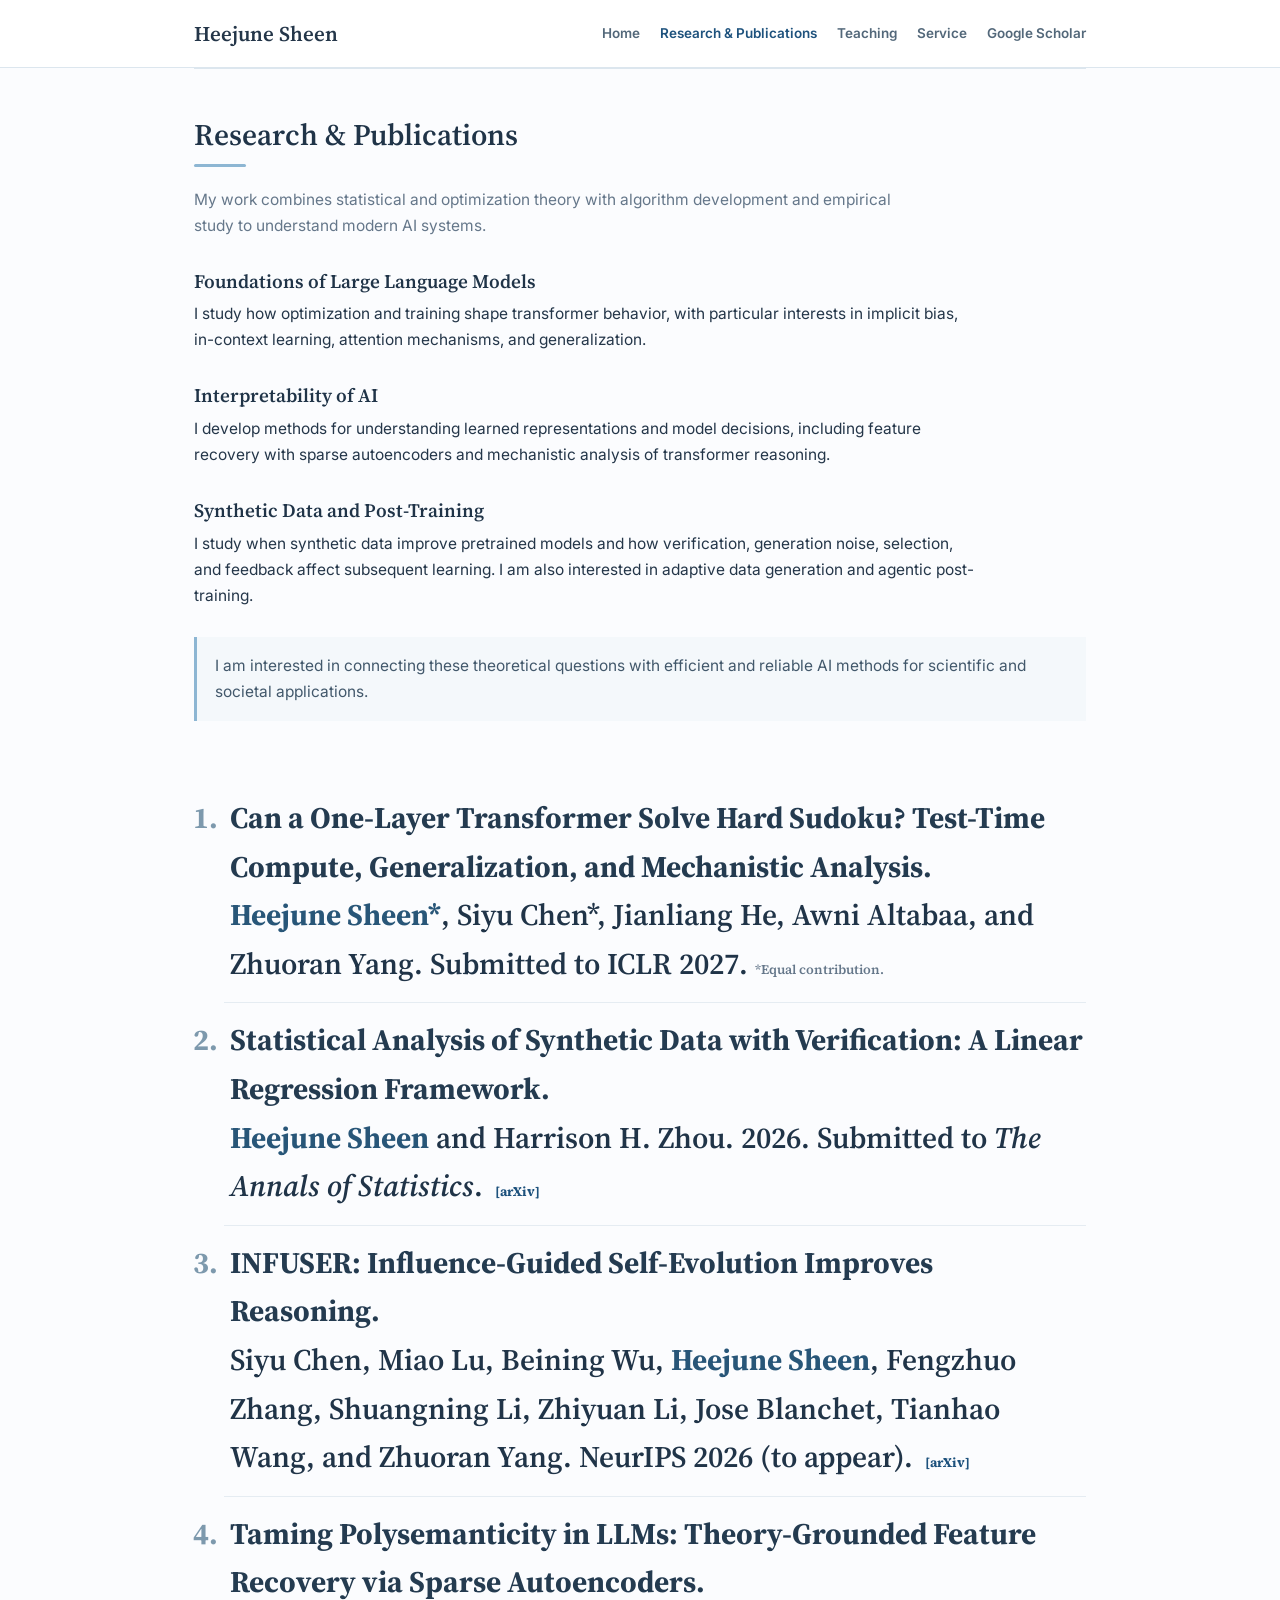
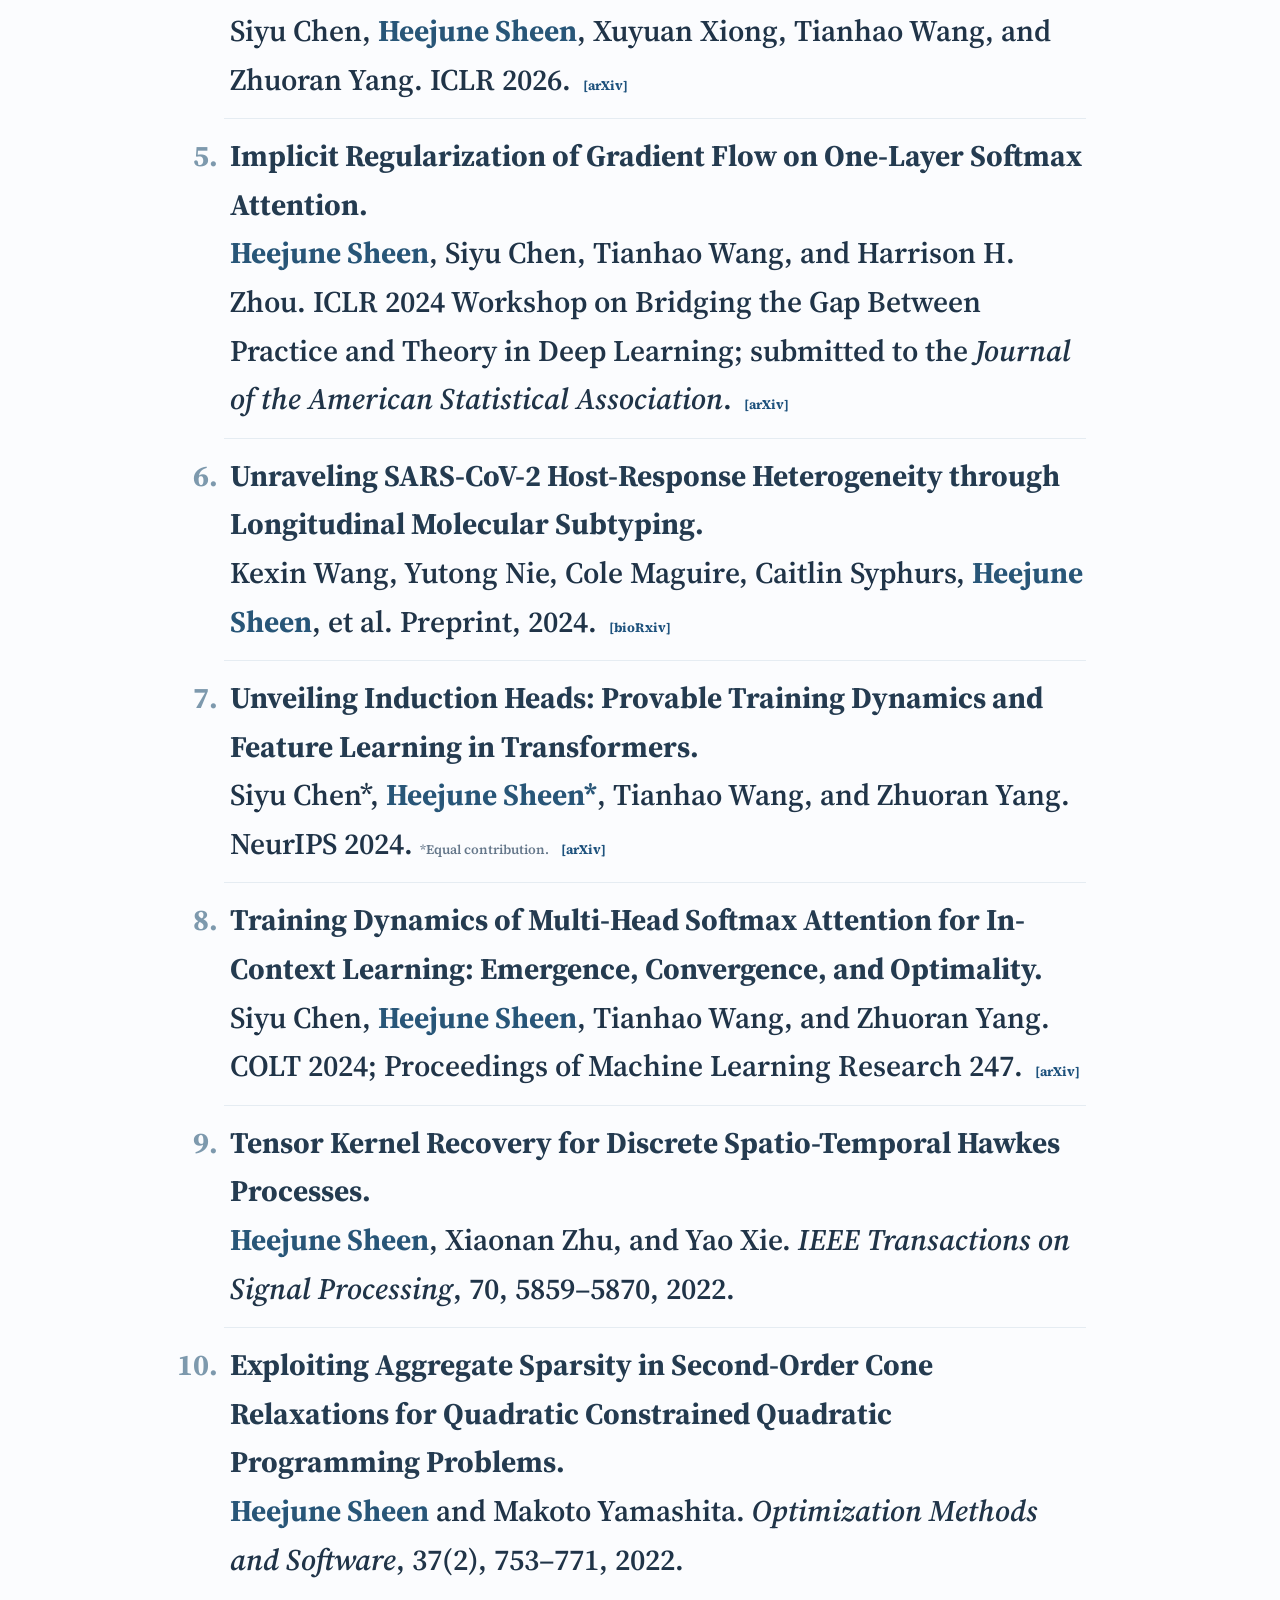
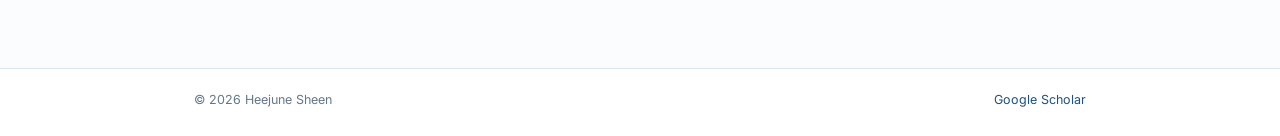
==== research.html @ e0980b7f "Update research.html" ====
<!DOCTYPE html>
<html lang="en"><head><meta charset="utf-8"/><meta content="width=device-width,initial-scale=1" name="viewport"/><title>Research &amp; Publications | Heejune Sheen</title><link href="https://fonts.googleapis.com" rel="preconnect"/><link crossorigin="" href="https://fonts.gstatic.com" rel="preconnect"/><link href="https://fonts.googleapis.com/css2?family=Inter:wght@400;500;600;700&amp;family=Source+Serif+4:opsz,wght@8..60,500;8..60,600&amp;display=swap" rel="stylesheet"/><link href="styles.css" rel="stylesheet"/></head><body>
<header class="site-header"><div class="nav-wrap"><a class="brand" href="index.html">Heejune Sheen</a><nav><a href="index.html">Home</a><a class="active" href="research.html">Research &amp; Publications</a><a href="teaching.html">Teaching</a><a href="service.html">Service</a><a href="https://scholar.google.com/citations?user=pBkGEyMAAAAJ&amp;hl=en&amp;oi=ao" rel="noopener" target="_blank">Google Scholar</a></nav></div></header>
<main class="page-shell"><section class="page-content"><div class="page-header"><h2>Research &amp; Publications</h2><div class="rule"></div><p>My work combines statistical and optimization theory with algorithm development and empirical study to understand modern AI systems.</p></div>
<div class="research-section"><h3>Foundations of Large Language Models</h3><p>I study how optimization and training shape transformer behavior, with particular interests in implicit bias, in-context learning, attention mechanisms, and generalization.</p></div>
<div class="research-section"><h3>Interpretability of AI</h3><p>I develop methods for understanding learned representations and model decisions, including feature recovery with sparse autoencoders and mechanistic analysis of transformer reasoning.</p></div>
<div class="research-section"><h3>Synthetic Data and Post-Training</h3><p>I study when synthetic data improve pretrained models and how verification, generation noise, selection, and feedback affect subsequent learning. I am also interested in adaptive data generation and agentic post-training.</p></div>
<div class="callout">I am interested in connecting these theoretical questions with efficient and reliable AI methods for scientific and societal applications.</div>
<h2 style="margin-top: 60px;>Publications</h2><div class="rule"></div><ol class="pub-list">
<li><p><strong>Can a One-Layer Transformer Solve Hard Sudoku? Test-Time Compute, Generalization, and Mechanistic Analysis.</strong><br/><span class="self">Heejune Sheen*</span>, Siyu Chen*, Jianliang He, Awni Altabaa, and Zhuoran Yang. Submitted to ICLR 2027. <span class="note">*Equal contribution.</span></p></li>
<li><p><strong>Statistical Analysis of Synthetic Data with Verification: A Linear Regression Framework.</strong><br/><span class="self">Heejune Sheen</span> and Harrison H. Zhou. 2026. Submitted to <em>The Annals of Statistics</em>. <a href="https://arxiv.org/abs/2610.40254" rel="noopener" target="_blank">[arXiv]</a></p></li>
<li><p><strong>INFUSER: Influence-Guided Self-Evolution Improves Reasoning.</strong><br/>Siyu Chen, Miao Lu, Beining Wu, <span class="self">Heejune Sheen</span>, Fengzhuo Zhang, Shuangning Li, Zhiyuan Li, Jose Blanchet, Tianhao Wang, and Zhuoran Yang. NeurIPS 2026 (to appear). <a href="https://arxiv.org/abs/2606.09052" rel="noopener" target="_blank">[arXiv]</a></p></li>
<li><p><strong>Taming Polysemanticity in LLMs: Theory-Grounded Feature Recovery via Sparse Autoencoders.</strong><br/>Siyu Chen, <span class="self">Heejune Sheen</span>, Xuyuan Xiong, Tianhao Wang, and Zhuoran Yang. ICLR 2026. <a href="https://arxiv.org/abs/2506.14002" rel="noopener" target="_blank">[arXiv]</a></p></li>
<li><p><strong>Implicit Regularization of Gradient Flow on One-Layer Softmax Attention.</strong><br/><span class="self">Heejune Sheen</span>, Siyu Chen, Tianhao Wang, and Harrison H. Zhou. ICLR 2024 Workshop on Bridging the Gap Between Practice and Theory in Deep Learning; submitted to the <em>Journal of the American Statistical Association</em>. <a href="https://arxiv.org/abs/2403.08699" rel="noopener" target="_blank">[arXiv]</a></p></li>
<li><p><strong>Unraveling SARS-CoV-2 Host-Response Heterogeneity through Longitudinal Molecular Subtyping.</strong><br/>Kexin Wang, Yutong Nie, Cole Maguire, Caitlin Syphurs, <span class="self">Heejune Sheen</span>, et al. Preprint, 2024. <a href="https://doi.org/10.1101/2024.11.22.624784" rel="noopener" target="_blank">[bioRxiv]</a></p></li>
<li><p><strong>Unveiling Induction Heads: Provable Training Dynamics and Feature Learning in Transformers.</strong><br/>Siyu Chen*, <span class="self">Heejune Sheen*</span>, Tianhao Wang, and Zhuoran Yang. NeurIPS 2024. <span class="note">*Equal contribution.</span> <a href="https://arxiv.org/abs/2409.10559" rel="noopener" target="_blank">[arXiv]</a></p></li>
<li><p><strong>Training Dynamics of Multi-Head Softmax Attention for In-Context Learning: Emergence, Convergence, and Optimality.</strong><br/>Siyu Chen, <span class="self">Heejune Sheen</span>, Tianhao Wang, and Zhuoran Yang. COLT 2024; Proceedings of Machine Learning Research 247. <a href="https://arxiv.org/abs/2402.19442" rel="noopener" target="_blank">[arXiv]</a></p></li>
<li><p><strong>Tensor Kernel Recovery for Discrete Spatio-Temporal Hawkes Processes.</strong><br/><span class="self">Heejune Sheen</span>, Xiaonan Zhu, and Yao Xie. <em>IEEE Transactions on Signal Processing</em>, 70, 5859–5870, 2022.</p></li>
<li><p><strong>Exploiting Aggregate Sparsity in Second-Order Cone Relaxations for Quadratic Constrained Quadratic Programming Problems.</strong><br/><span class="self">Heejune Sheen</span> and Makoto Yamashita. <em>Optimization Methods and Software</em>, 37(2), 753–771, 2022.</p></li>
</ol></section></main><footer><div class="footer-inner"><span>© 2026 Heejune Sheen</span><a href="https://scholar.google.com/citations?user=pBkGEyMAAAAJ&amp;hl=en&amp;oi=ao" rel="noopener" target="_blank">Google Scholar</a></div></footer></body></html>
---- styles.css ----
:root {
  --bg: #fbfcfe;
  --paper: #ffffff;
  --ink: #243649;
  --muted: #65778a;
  --blue: #2b6692;
  --blue-dark: #1e527d;
  --blue-soft: #edf4f9;
  --line: #dce6ee;
  --max: 940px;
}

* { box-sizing: border-box; }
html { min-height: 100%; }
body {
  margin: 0;
  min-height: 100vh;
  display: flex;
  flex-direction: column;
  background: var(--bg);
  color: var(--ink);
  font-family: Inter, -apple-system, BlinkMacSystemFont, "Segoe UI", sans-serif;
  font-size: 15.5px;
  line-height: 1.68;
  -webkit-font-smoothing: antialiased;
}

a { color: var(--blue-dark); text-decoration: none; }
a:hover { color: var(--blue); text-decoration: underline; text-underline-offset: 3px; }

.site-header {
  background: rgba(255,255,255,.96);
  border-bottom: 1px solid var(--line);
}

.nav-wrap {
  max-width: var(--max);
  margin: 0 auto;
  padding: 16px 24px;
  display: flex;
  align-items: center;
  justify-content: space-between;
  gap: 22px;
}

.brand {
  font-family: "Source Serif 4", Georgia, serif;
  font-size: 21px;
  font-weight: 600;
  color: var(--ink);
  white-space: nowrap;
}
.brand:hover { text-decoration: none; }
nav { display: flex; flex-wrap: wrap; justify-content: flex-end; gap: 10px 20px; }
nav a { font-size: 13.5px; font-weight: 600; color: #53687a; }
nav a.active { color: var(--blue-dark); }

.page-shell { width: 100%; max-width: var(--max); margin: 0 auto; padding: 0 24px; }
main { flex: 1; }

.home-intro {
  display: grid;
  grid-template-columns: 190px 1fr;
  gap: 42px;
  padding-top: 62px;
  padding-bottom: 52px;
  align-items: start;
}

.portrait {
  display: block;
  width: 190px;
  aspect-ratio: 1/1;
  object-fit: cover;
  border-radius: 8px;
  border: 1px solid var(--line);
  background: #eef3f7;
}

.eyebrow {
  margin: 0 0 6px;
  color: var(--blue);
  font-size: 11.5px;
  font-weight: 700;
  letter-spacing: .09em;
  text-transform: uppercase;
}

h1, h2, h3 { font-family: "Source Serif 4", Georgia, serif; color: #203448; }
h1 { margin: 0; font-size: clamp(36px, 5vw, 46px); line-height: 1.08; font-weight: 600; }
h2 { margin: 0; font-size: 30px; line-height: 1.18; font-weight: 600; }
h3 { margin: 0 0 5px; font-size: 19px; line-height: 1.3; font-weight: 600; }

.role { margin: 10px 0 4px; color: #52697d; font-weight: 500; }
.advisor { margin: 2px 0 8px; color: #52697d; }
.education { margin: 2px 0 12px; color: #52697d; }
.job-market {
  display: inline-block;
  margin: 4px 0 20px;
  padding: 5px 10px;
  border: 1px solid #cfe0ec;
  border-radius: 5px;
  background: var(--blue-soft);
  color: #315e80;
  font-size: 13px;
  font-weight: 700;
}
.lead { max-width: 670px; font-size: 16.5px; color: #354c60; }
.contact-row { display: flex; flex-wrap: wrap; gap: 8px 10px; margin-top: 18px; font-size: 14px; }
.contact-row span { color: #a2afba; }
.contact-row a { font-weight: 600; }

.home-block, .page-content { border-top: 1px solid var(--line); }
.home-block { padding: 36px 0 46px; }
.home-block h2 { font-size: 24px; }
.page-content { padding: 48px 0 70px; }
.page-header { margin-bottom: 28px; }
.page-header p { max-width: 720px; margin: 10px 0 0; color: var(--muted); }
.rule { width: 52px; height: 3px; margin: 11px 0 20px; background: #8db6d3; border-radius: 3px; }

.theme-list { display: grid; grid-template-columns: repeat(3, 1fr); gap: 24px; margin-top: 22px; }
.theme { padding-top: 14px; border-top: 1px solid #e4ebf1; }
.theme p { margin: 0; color: #475d70; }

.news-list, .plain-list { list-style: none; padding: 0; margin: 0; }
.news-list li {
  display: grid;
  grid-template-columns: 95px 1fr;
  gap: 18px;
  padding: 12px 0;
  border-bottom: 1px solid #e7edf2;
}
.news-list li:last-child { border-bottom: 0; }
.date { color: var(--muted); font-size: 13px; font-weight: 700; }

.research-section { margin-top: 30px; }
.research-section:first-of-type { margin-top: 0; }
.research-section p { max-width: 780px; margin-top: 8px; }

.pub-list { margin: 0; padding-left: 30px; }
.pub-list li { padding: 13px 0 14px 6px; border-bottom: 1px solid #e5ecf2; }
.pub-list li:last-child { border-bottom: 0; }
.pub-list li::marker { color: #7d99ad; font-weight: 700; }
.pub-list p { margin: 0; line-height: 1.62; }
.pub-list strong { color: #243b50; }
.pub-list a { margin-left: 5px; font-size: 13px; font-weight: 700; }
.self { font-weight: 700; color: #285678; }
.note { color: var(--muted); font-size: 13px; }

.teaching-list, .service-list { margin: 16px 0 0; padding-left: 20px; }
.teaching-list li, .service-list li { padding: 5px 0; }

.callout {
  margin-top: 28px;
  padding: 16px 18px;
  border-left: 3px solid #8db6d3;
  background: #f4f8fb;
  color: #42586b;
}

footer { border-top: 1px solid var(--line); background: #fff; }
.footer-inner { max-width: var(--max); margin: 0 auto; padding: 20px 24px 26px; display: flex; justify-content: space-between; gap: 20px; color: var(--muted); font-size: 12.5px; }

@media (max-width: 760px) {
  .nav-wrap { flex-direction: column; align-items: flex-start; gap: 8px; }
  nav { justify-content: flex-start; gap: 8px 15px; }
  .home-intro { grid-template-columns: 1fr; gap: 26px; padding-top: 42px; }
  .portrait { width: 180px; }
  .theme-list { grid-template-columns: 1fr; gap: 12px; }
  .news-list li { grid-template-columns: 78px 1fr; gap: 12px; }
}

@media (max-width: 460px) {
  .page-shell, .nav-wrap, .footer-inner { padding-left: 18px; padding-right: 18px; }
  nav a { font-size: 13px; }
  .news-list li { display: block; }
  .date { display: block; margin-bottom: 2px; }
}
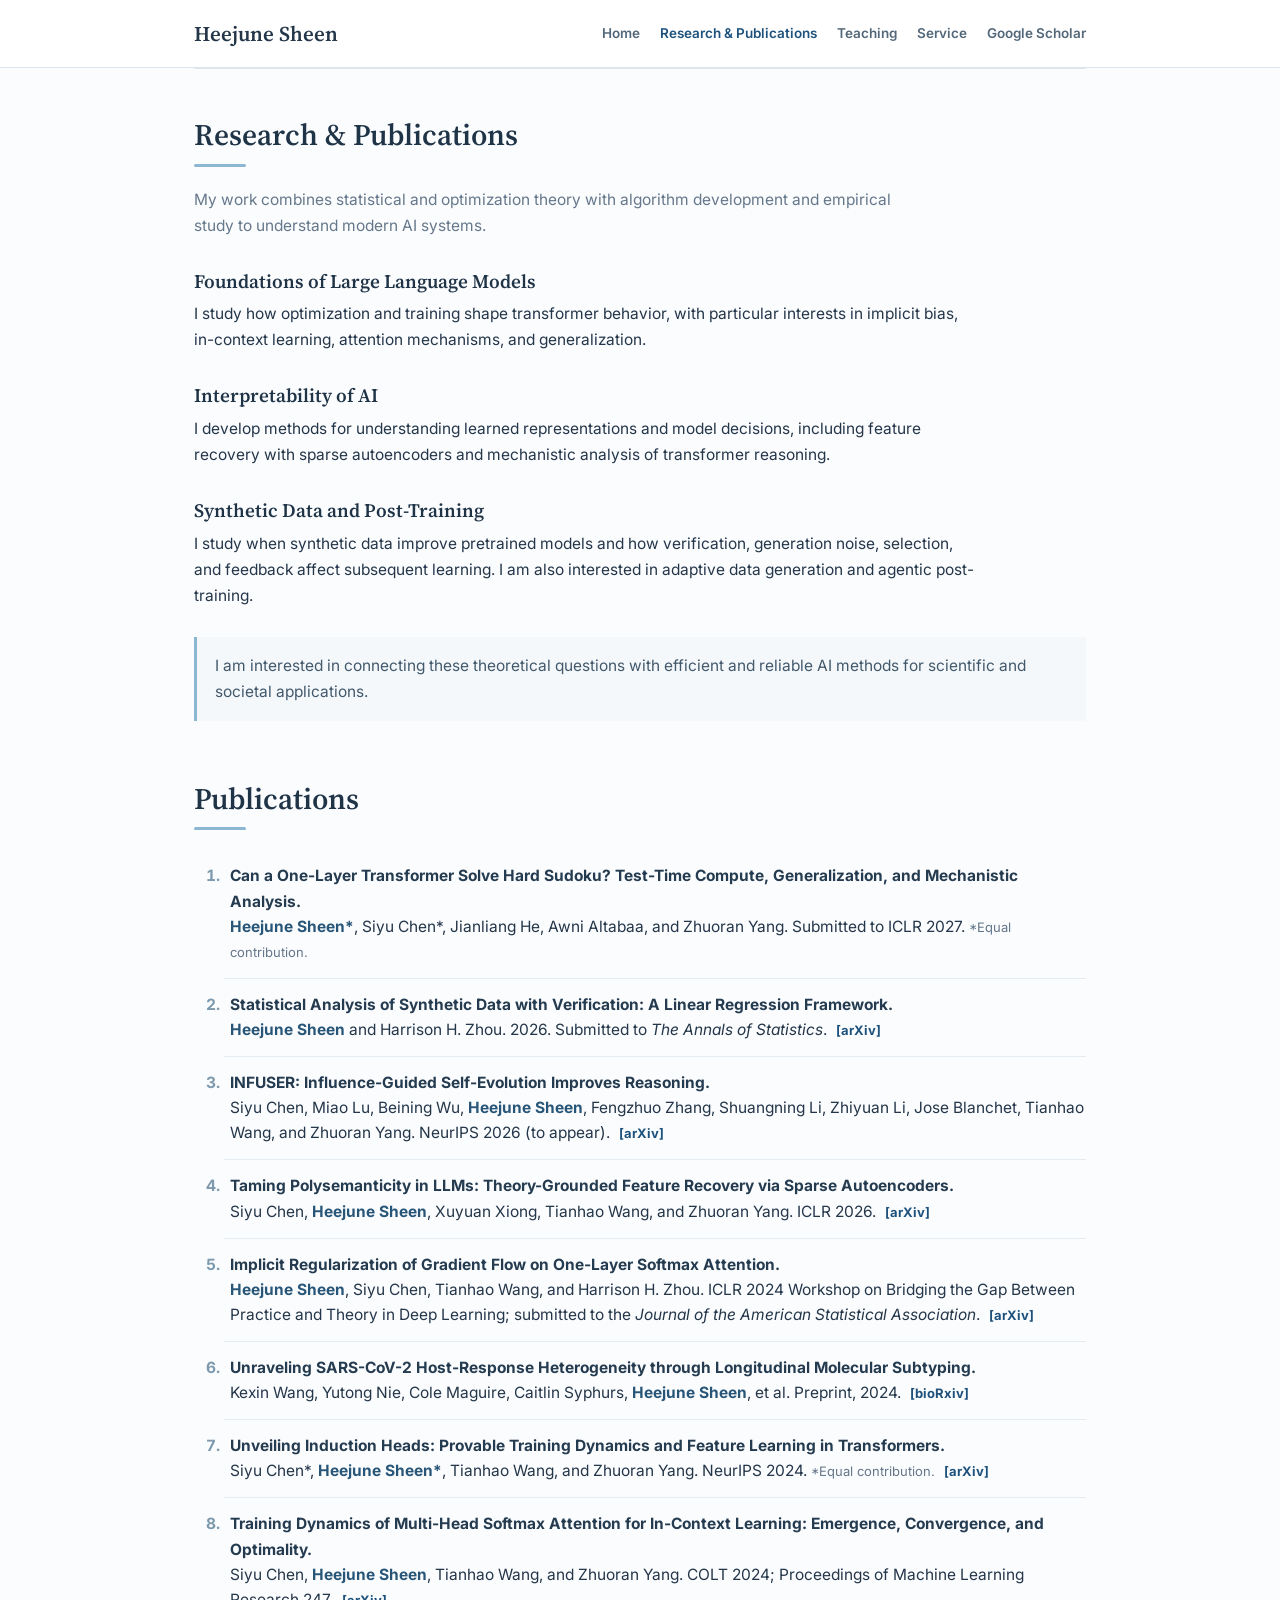
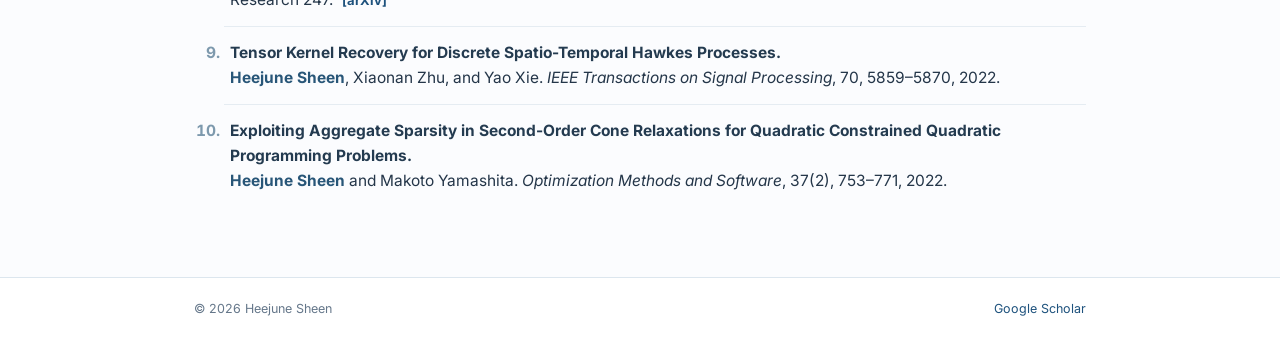
==== commit 82d0a18f: "Fix HTML formatting for publications section" ====
--- a/research.html
+++ b/research.html
@@ -6,7 +6,7 @@
 <div class="research-section"><h3>Interpretability of AI</h3><p>I develop methods for understanding learned representations and model decisions, including feature recovery with sparse autoencoders and mechanistic analysis of transformer reasoning.</p></div>
 <div class="research-section"><h3>Synthetic Data and Post-Training</h3><p>I study when synthetic data improve pretrained models and how verification, generation noise, selection, and feedback affect subsequent learning. I am also interested in adaptive data generation and agentic post-training.</p></div>
 <div class="callout">I am interested in connecting these theoretical questions with efficient and reliable AI methods for scientific and societal applications.</div>
-<h2 style="margin-top: 60px;>Publications</h2><div class="rule"></div><ol class="pub-list">
+<h2 style="margin-top: 60px;">Publications</h2><div class="rule"></div><ol class="pub-list">
 <li><p><strong>Can a One-Layer Transformer Solve Hard Sudoku? Test-Time Compute, Generalization, and Mechanistic Analysis.</strong><br/><span class="self">Heejune Sheen*</span>, Siyu Chen*, Jianliang He, Awni Altabaa, and Zhuoran Yang. Submitted to ICLR 2027. <span class="note">*Equal contribution.</span></p></li>
 <li><p><strong>Statistical Analysis of Synthetic Data with Verification: A Linear Regression Framework.</strong><br/><span class="self">Heejune Sheen</span> and Harrison H. Zhou. 2026. Submitted to <em>The Annals of Statistics</em>. <a href="https://arxiv.org/abs/2610.40254" rel="noopener" target="_blank">[arXiv]</a></p></li>
 <li><p><strong>INFUSER: Influence-Guided Self-Evolution Improves Reasoning.</strong><br/>Siyu Chen, Miao Lu, Beining Wu, <span class="self">Heejune Sheen</span>, Fengzhuo Zhang, Shuangning Li, Zhiyuan Li, Jose Blanchet, Tianhao Wang, and Zhuoran Yang. NeurIPS 2026 (to appear). <a href="https://arxiv.org/abs/2606.09052" rel="noopener" target="_blank">[arXiv]</a></p></li>
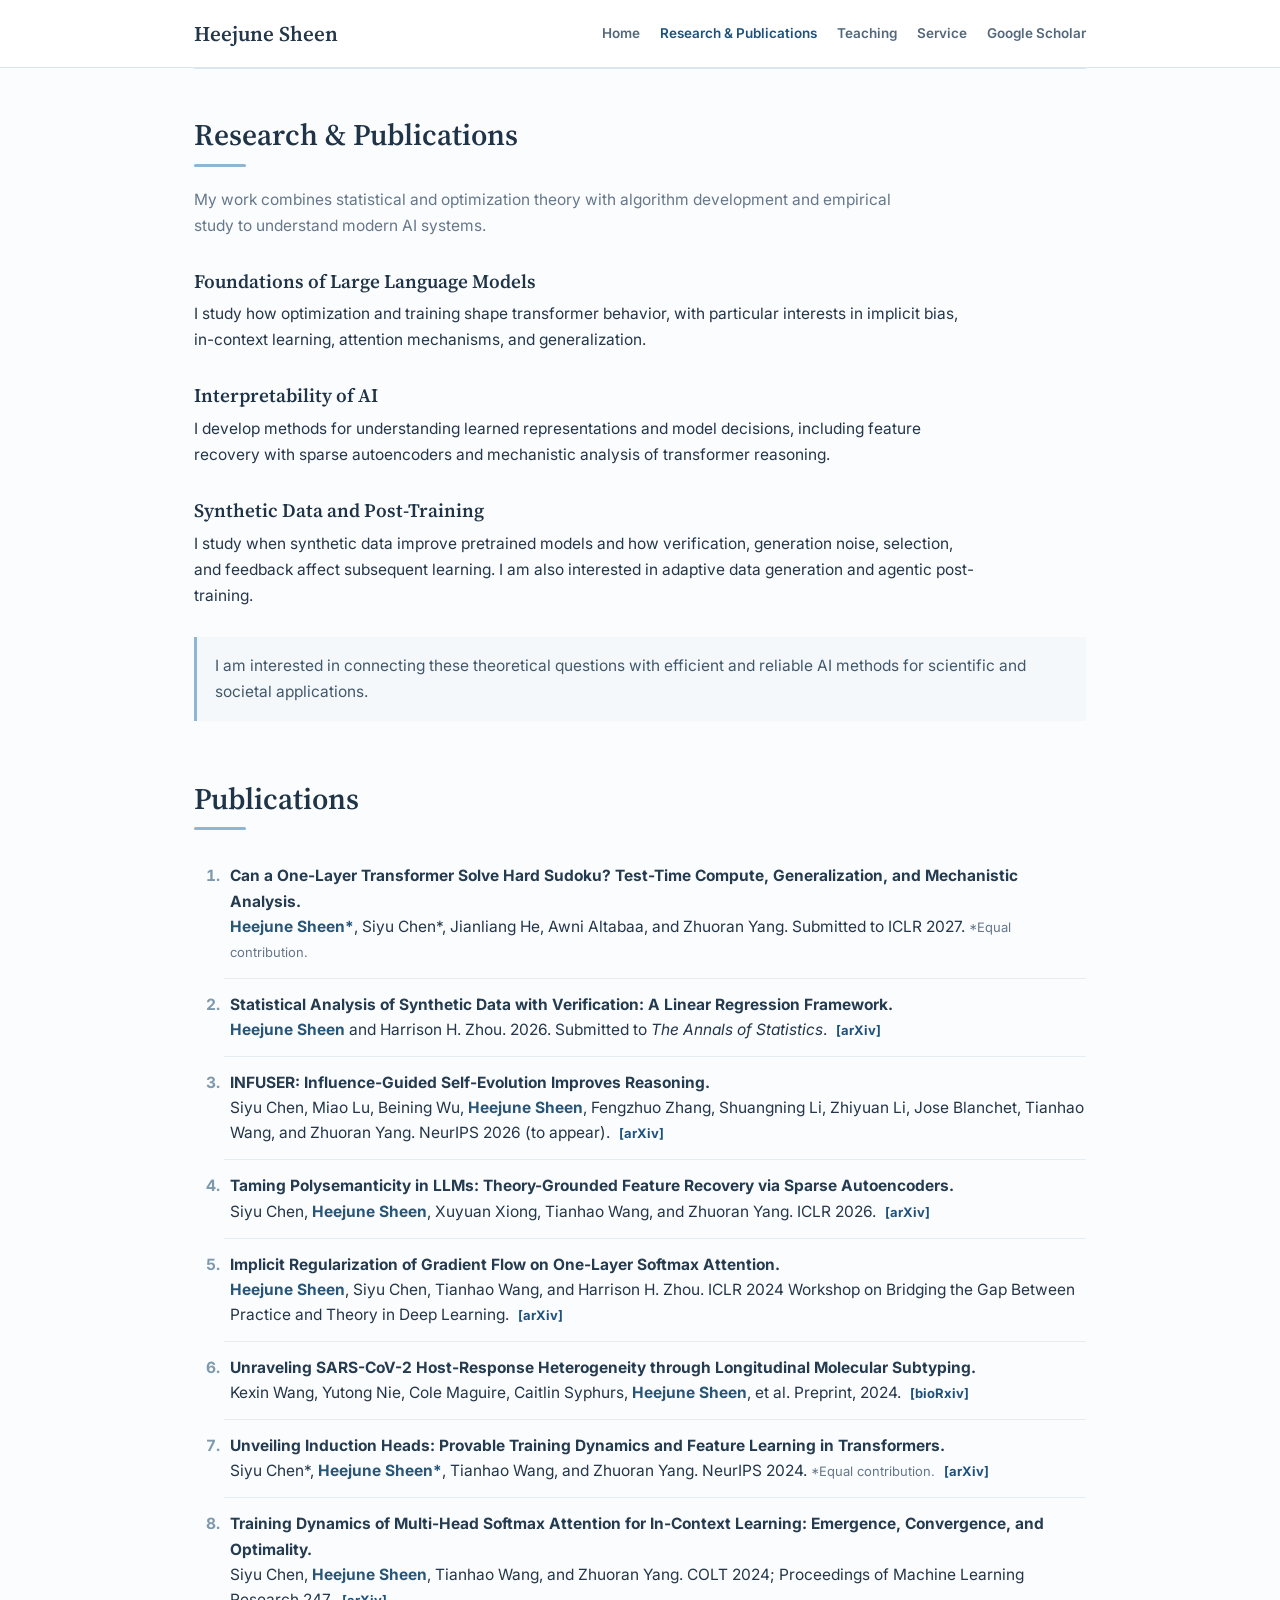
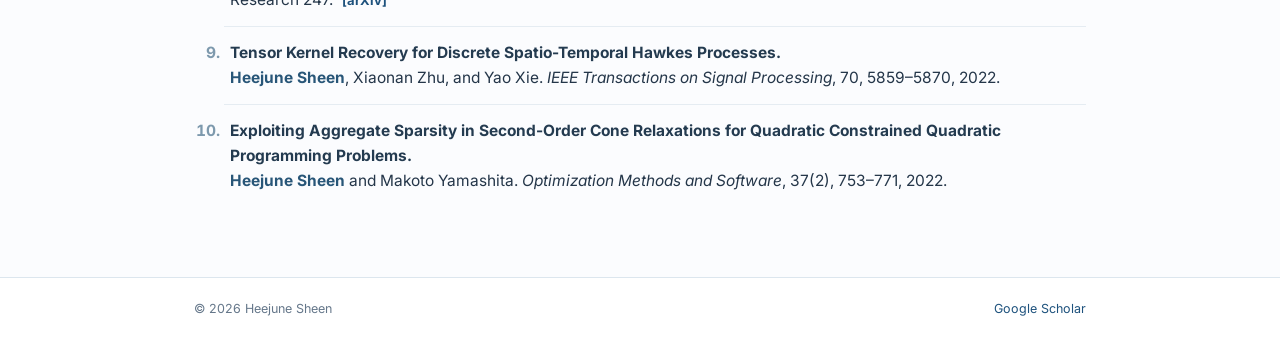
==== commit 00d46d37: "Revise entry for ICLR 2024 paper on gradient flow Updated the publication entry for 'Implicit Regula" ====
--- a/research.html
+++ b/research.html
@@ -11,7 +11,7 @@
 <li><p><strong>Statistical Analysis of Synthetic Data with Verification: A Linear Regression Framework.</strong><br/><span class="self">Heejune Sheen</span> and Harrison H. Zhou. 2026. Submitted to <em>The Annals of Statistics</em>. <a href="https://arxiv.org/abs/2610.40254" rel="noopener" target="_blank">[arXiv]</a></p></li>
 <li><p><strong>INFUSER: Influence-Guided Self-Evolution Improves Reasoning.</strong><br/>Siyu Chen, Miao Lu, Beining Wu, <span class="self">Heejune Sheen</span>, Fengzhuo Zhang, Shuangning Li, Zhiyuan Li, Jose Blanchet, Tianhao Wang, and Zhuoran Yang. NeurIPS 2026 (to appear). <a href="https://arxiv.org/abs/2606.09052" rel="noopener" target="_blank">[arXiv]</a></p></li>
 <li><p><strong>Taming Polysemanticity in LLMs: Theory-Grounded Feature Recovery via Sparse Autoencoders.</strong><br/>Siyu Chen, <span class="self">Heejune Sheen</span>, Xuyuan Xiong, Tianhao Wang, and Zhuoran Yang. ICLR 2026. <a href="https://arxiv.org/abs/2506.14002" rel="noopener" target="_blank">[arXiv]</a></p></li>
-<li><p><strong>Implicit Regularization of Gradient Flow on One-Layer Softmax Attention.</strong><br/><span class="self">Heejune Sheen</span>, Siyu Chen, Tianhao Wang, and Harrison H. Zhou. ICLR 2024 Workshop on Bridging the Gap Between Practice and Theory in Deep Learning; submitted to the <em>Journal of the American Statistical Association</em>. <a href="https://arxiv.org/abs/2403.08699" rel="noopener" target="_blank">[arXiv]</a></p></li>
+<li><p><strong>Implicit Regularization of Gradient Flow on One-Layer Softmax Attention.</strong><br/><span class="self">Heejune Sheen</span>, Siyu Chen, Tianhao Wang, and Harrison H. Zhou. ICLR 2024 Workshop on Bridging the Gap Between Practice and Theory in Deep Learning. <a href="https://arxiv.org/abs/2403.08699" rel="noopener" target="_blank">[arXiv]</a></p></li>
 <li><p><strong>Unraveling SARS-CoV-2 Host-Response Heterogeneity through Longitudinal Molecular Subtyping.</strong><br/>Kexin Wang, Yutong Nie, Cole Maguire, Caitlin Syphurs, <span class="self">Heejune Sheen</span>, et al. Preprint, 2024. <a href="https://doi.org/10.1101/2024.11.22.624784" rel="noopener" target="_blank">[bioRxiv]</a></p></li>
 <li><p><strong>Unveiling Induction Heads: Provable Training Dynamics and Feature Learning in Transformers.</strong><br/>Siyu Chen*, <span class="self">Heejune Sheen*</span>, Tianhao Wang, and Zhuoran Yang. NeurIPS 2024. <span class="note">*Equal contribution.</span> <a href="https://arxiv.org/abs/2409.10559" rel="noopener" target="_blank">[arXiv]</a></p></li>
 <li><p><strong>Training Dynamics of Multi-Head Softmax Attention for In-Context Learning: Emergence, Convergence, and Optimality.</strong><br/>Siyu Chen, <span class="self">Heejune Sheen</span>, Tianhao Wang, and Zhuoran Yang. COLT 2024; Proceedings of Machine Learning Research 247. <a href="https://arxiv.org/abs/2402.19442" rel="noopener" target="_blank">[arXiv]</a></p></li>
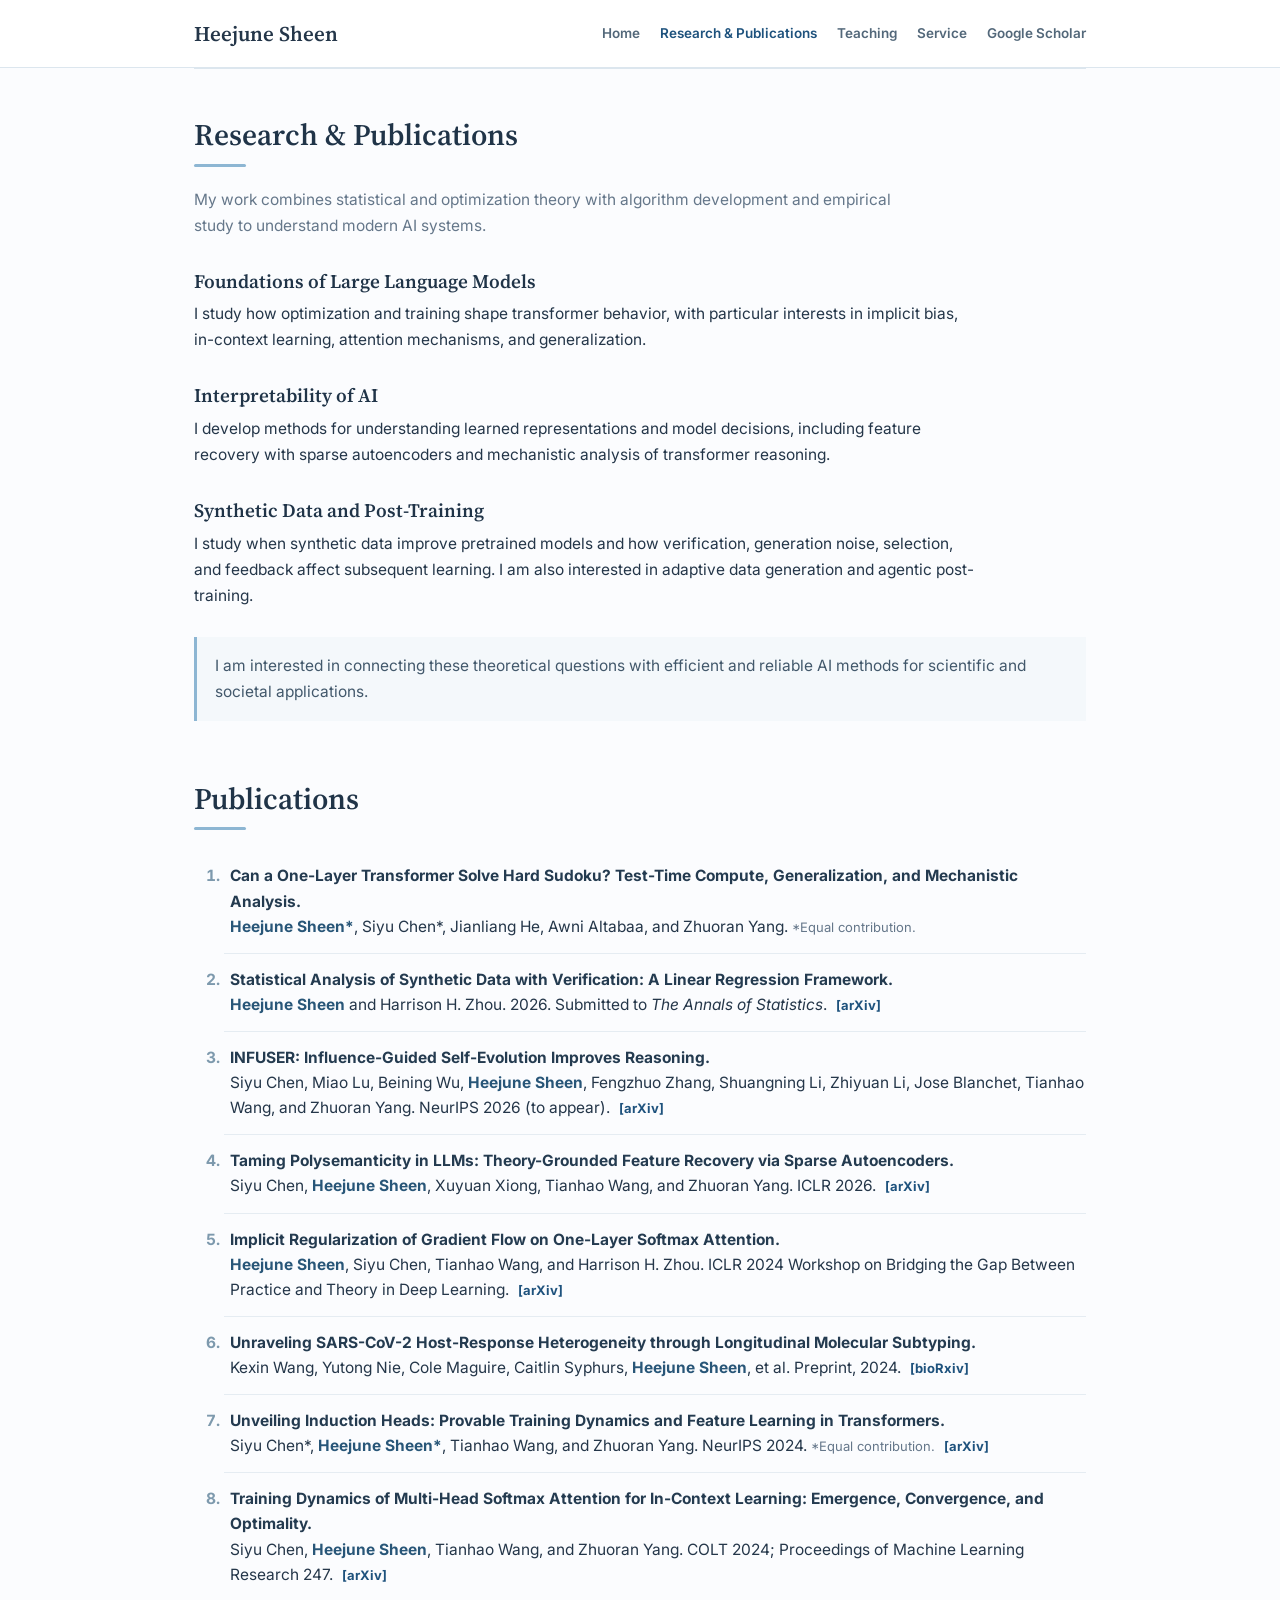
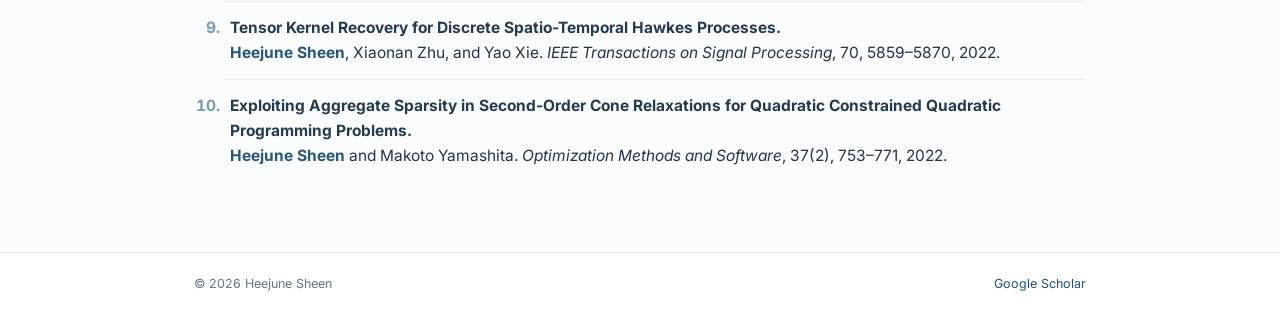
==== commit 575873a5: "Update publication entry in research.html Removed the submission note from the first publication ent" ====
--- a/research.html
+++ b/research.html
@@ -7,7 +7,7 @@
 <div class="research-section"><h3>Synthetic Data and Post-Training</h3><p>I study when synthetic data improve pretrained models and how verification, generation noise, selection, and feedback affect subsequent learning. I am also interested in adaptive data generation and agentic post-training.</p></div>
 <div class="callout">I am interested in connecting these theoretical questions with efficient and reliable AI methods for scientific and societal applications.</div>
 <h2 style="margin-top: 60px;">Publications</h2><div class="rule"></div><ol class="pub-list">
-<li><p><strong>Can a One-Layer Transformer Solve Hard Sudoku? Test-Time Compute, Generalization, and Mechanistic Analysis.</strong><br/><span class="self">Heejune Sheen*</span>, Siyu Chen*, Jianliang He, Awni Altabaa, and Zhuoran Yang. Submitted to ICLR 2027. <span class="note">*Equal contribution.</span></p></li>
+<li><p><strong>Can a One-Layer Transformer Solve Hard Sudoku? Test-Time Compute, Generalization, and Mechanistic Analysis.</strong><br/><span class="self">Heejune Sheen*</span>, Siyu Chen*, Jianliang He, Awni Altabaa, and Zhuoran Yang. <span class="note">*Equal contribution.</span></p></li>
 <li><p><strong>Statistical Analysis of Synthetic Data with Verification: A Linear Regression Framework.</strong><br/><span class="self">Heejune Sheen</span> and Harrison H. Zhou. 2026. Submitted to <em>The Annals of Statistics</em>. <a href="https://arxiv.org/abs/2610.40254" rel="noopener" target="_blank">[arXiv]</a></p></li>
 <li><p><strong>INFUSER: Influence-Guided Self-Evolution Improves Reasoning.</strong><br/>Siyu Chen, Miao Lu, Beining Wu, <span class="self">Heejune Sheen</span>, Fengzhuo Zhang, Shuangning Li, Zhiyuan Li, Jose Blanchet, Tianhao Wang, and Zhuoran Yang. NeurIPS 2026 (to appear). <a href="https://arxiv.org/abs/2606.09052" rel="noopener" target="_blank">[arXiv]</a></p></li>
 <li><p><strong>Taming Polysemanticity in LLMs: Theory-Grounded Feature Recovery via Sparse Autoencoders.</strong><br/>Siyu Chen, <span class="self">Heejune Sheen</span>, Xuyuan Xiong, Tianhao Wang, and Zhuoran Yang. ICLR 2026. <a href="https://arxiv.org/abs/2506.14002" rel="noopener" target="_blank">[arXiv]</a></p></li>
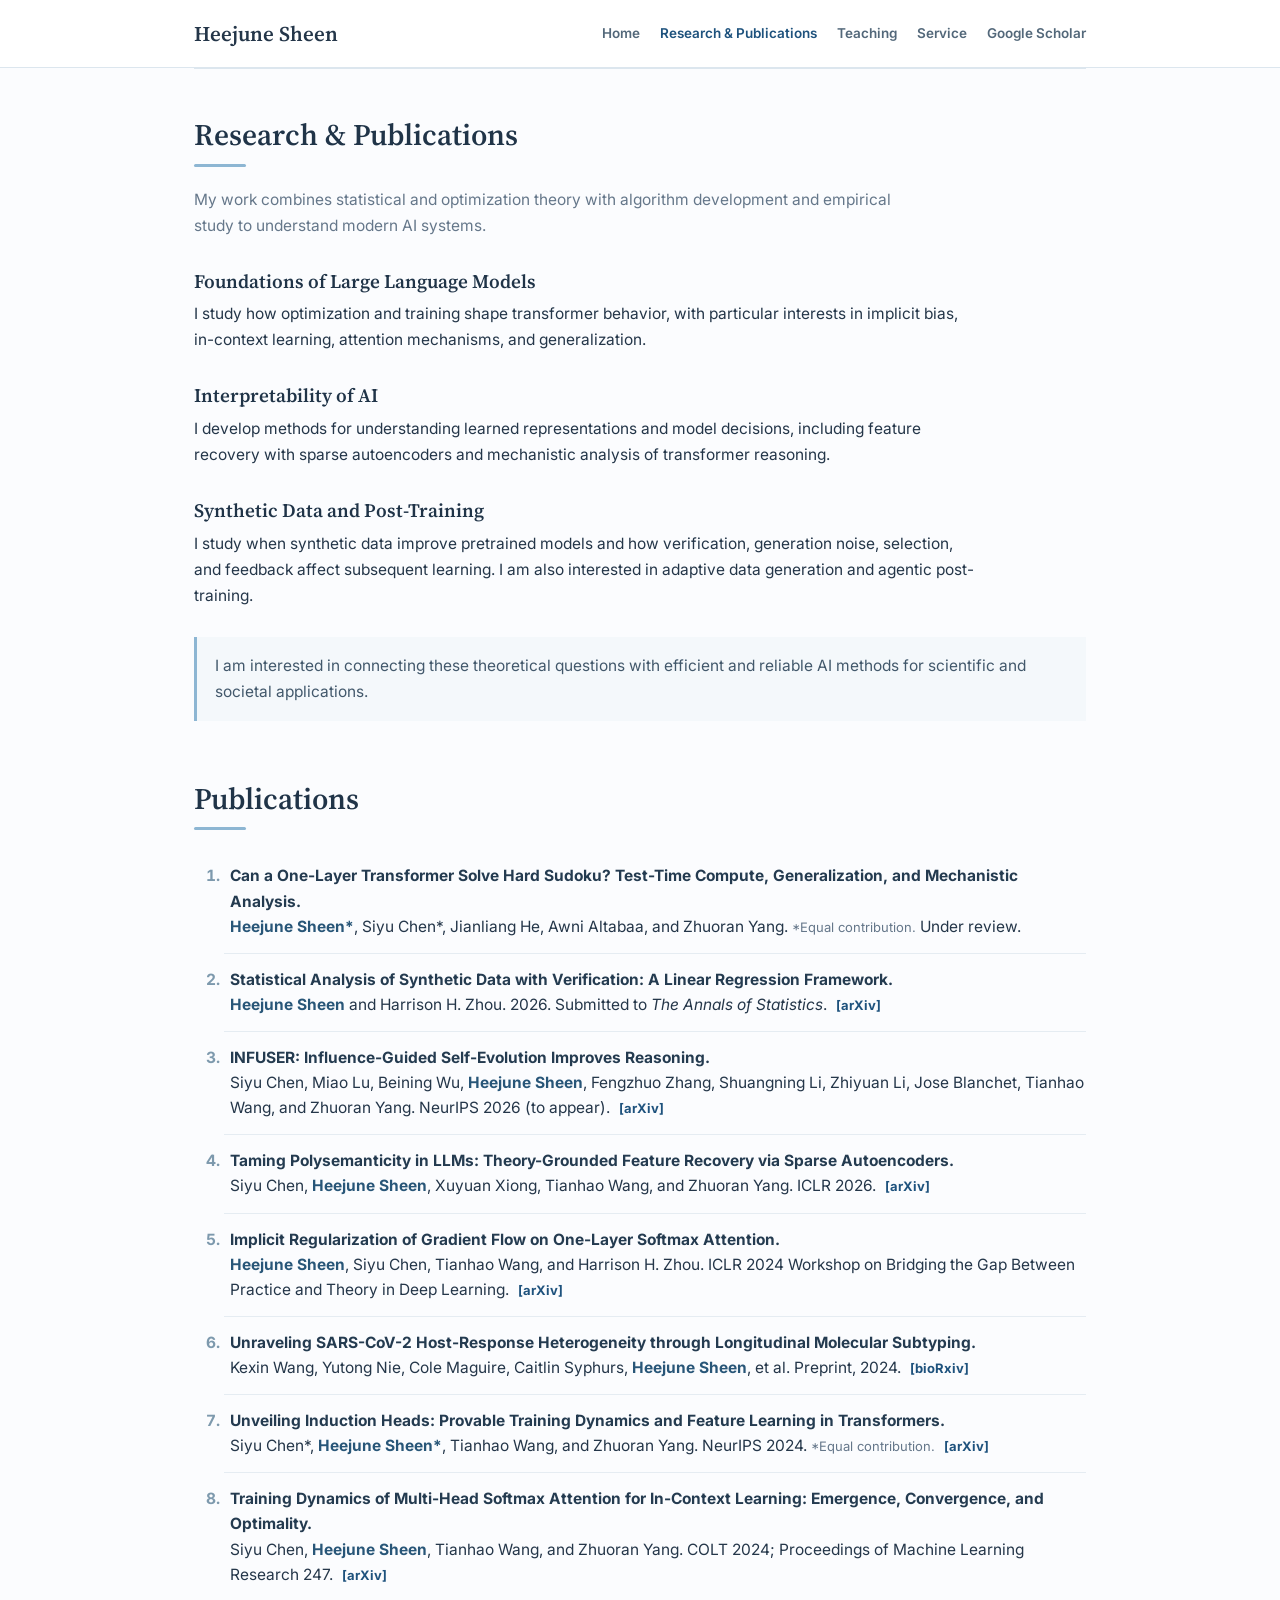
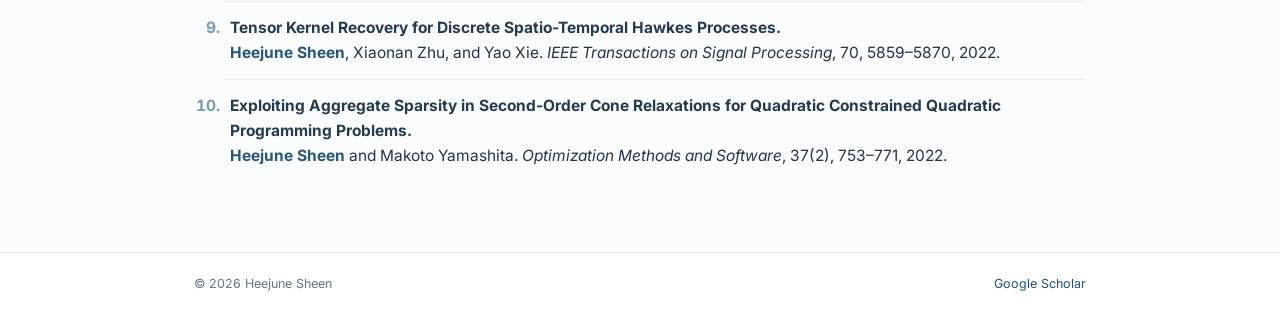
==== commit 0239f80e: "Update research.html" ====
--- a/research.html
+++ b/research.html
@@ -7,7 +7,7 @@
 <div class="research-section"><h3>Synthetic Data and Post-Training</h3><p>I study when synthetic data improve pretrained models and how verification, generation noise, selection, and feedback affect subsequent learning. I am also interested in adaptive data generation and agentic post-training.</p></div>
 <div class="callout">I am interested in connecting these theoretical questions with efficient and reliable AI methods for scientific and societal applications.</div>
 <h2 style="margin-top: 60px;">Publications</h2><div class="rule"></div><ol class="pub-list">
-<li><p><strong>Can a One-Layer Transformer Solve Hard Sudoku? Test-Time Compute, Generalization, and Mechanistic Analysis.</strong><br/><span class="self">Heejune Sheen*</span>, Siyu Chen*, Jianliang He, Awni Altabaa, and Zhuoran Yang. <span class="note">*Equal contribution.</span></p></li>
+<li><p><strong>Can a One-Layer Transformer Solve Hard Sudoku? Test-Time Compute, Generalization, and Mechanistic Analysis.</strong><br/><span class="self">Heejune Sheen*</span>, Siyu Chen*, Jianliang He, Awni Altabaa, and Zhuoran Yang. <span class="note">*Equal contribution.</span>  Under review. </p></li>
 <li><p><strong>Statistical Analysis of Synthetic Data with Verification: A Linear Regression Framework.</strong><br/><span class="self">Heejune Sheen</span> and Harrison H. Zhou. 2026. Submitted to <em>The Annals of Statistics</em>. <a href="https://arxiv.org/abs/2610.40254" rel="noopener" target="_blank">[arXiv]</a></p></li>
 <li><p><strong>INFUSER: Influence-Guided Self-Evolution Improves Reasoning.</strong><br/>Siyu Chen, Miao Lu, Beining Wu, <span class="self">Heejune Sheen</span>, Fengzhuo Zhang, Shuangning Li, Zhiyuan Li, Jose Blanchet, Tianhao Wang, and Zhuoran Yang. NeurIPS 2026 (to appear). <a href="https://arxiv.org/abs/2606.09052" rel="noopener" target="_blank">[arXiv]</a></p></li>
 <li><p><strong>Taming Polysemanticity in LLMs: Theory-Grounded Feature Recovery via Sparse Autoencoders.</strong><br/>Siyu Chen, <span class="self">Heejune Sheen</span>, Xuyuan Xiong, Tianhao Wang, and Zhuoran Yang. ICLR 2026. <a href="https://arxiv.org/abs/2506.14002" rel="noopener" target="_blank">[arXiv]</a></p></li>
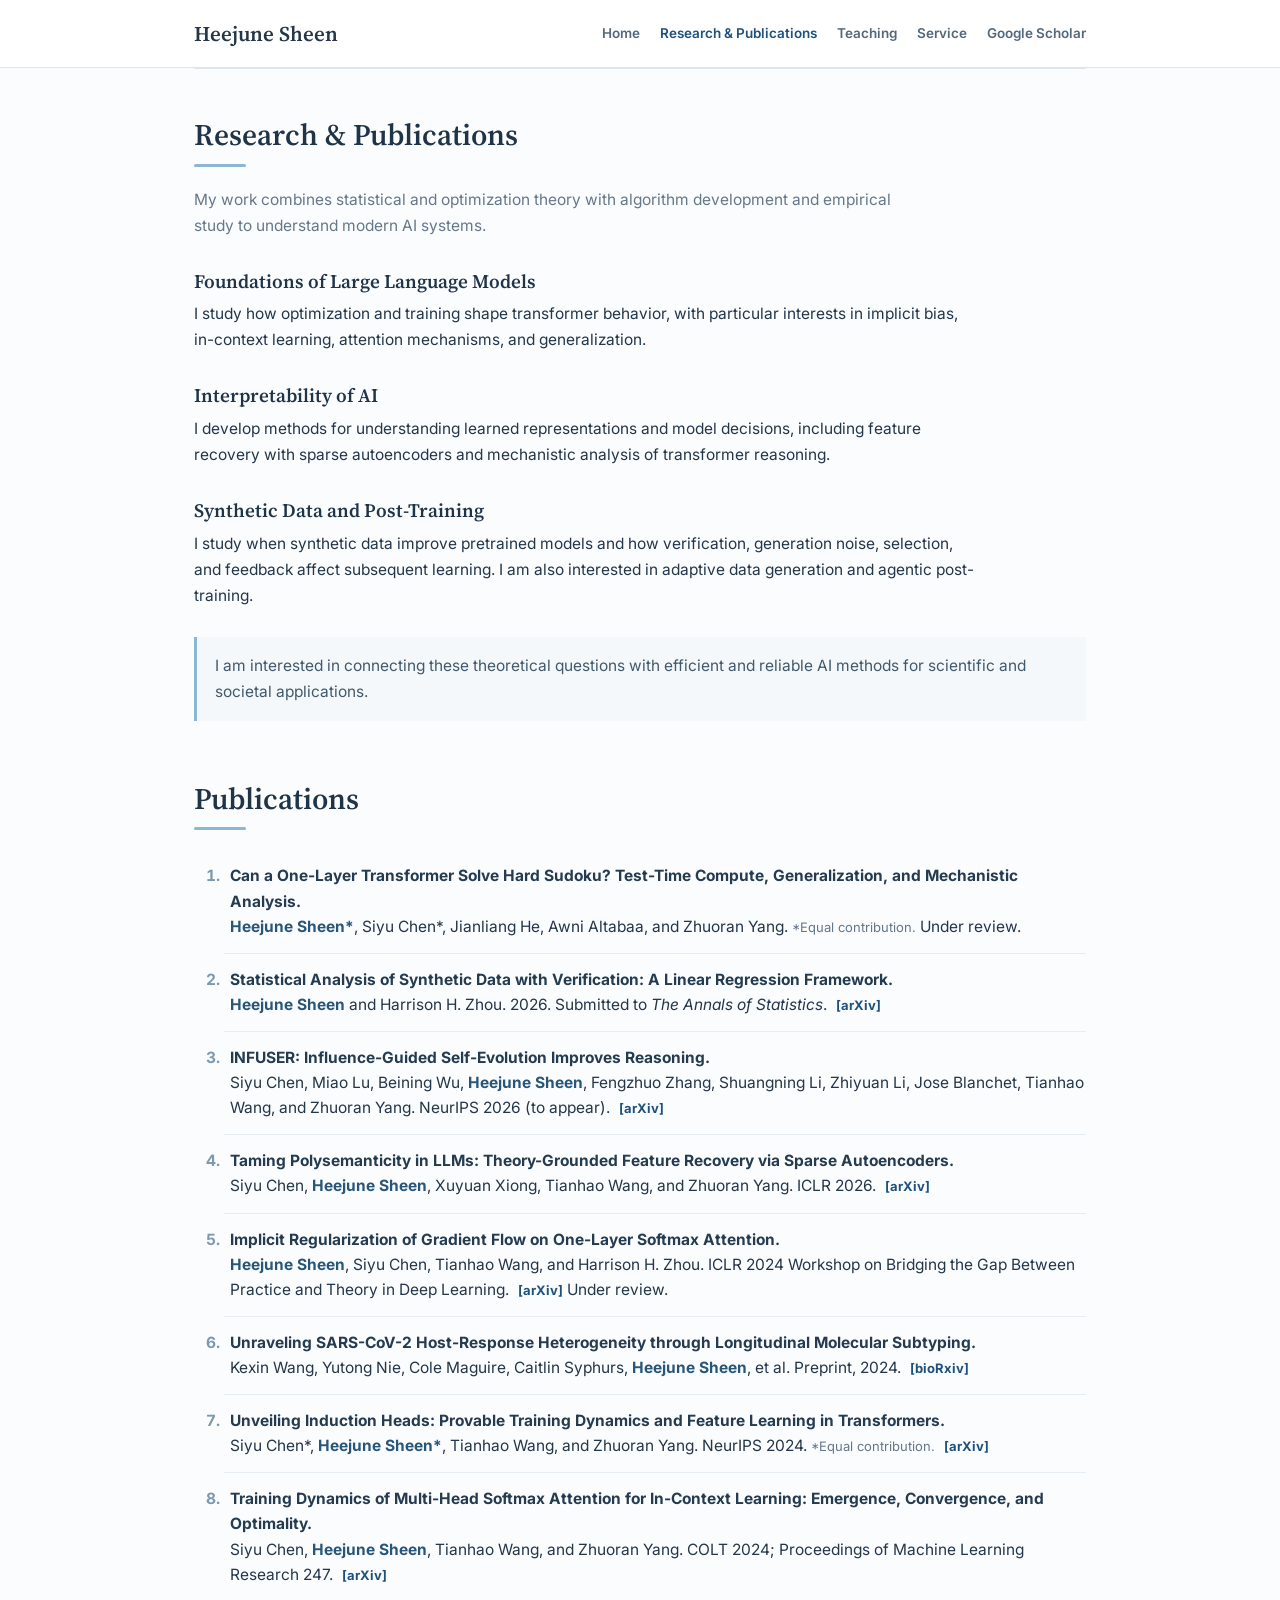
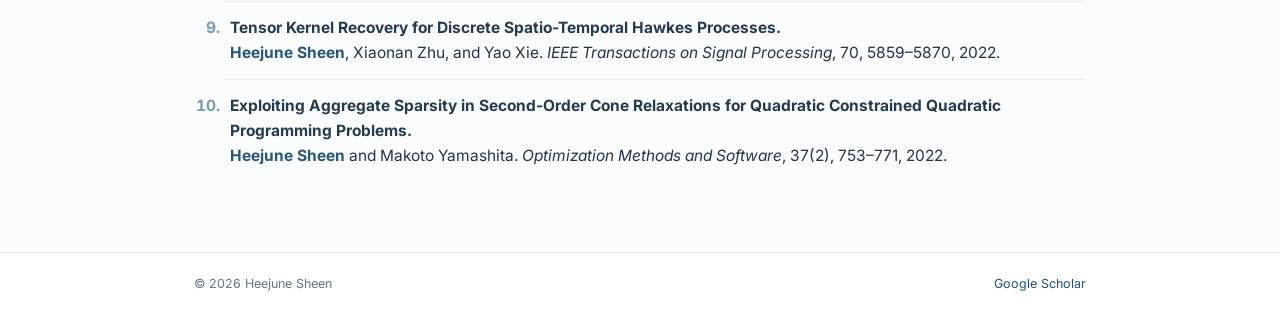
==== commit a0c0c82f: "Add new research entry for ICLR 2024 Added a new entry for 'Implicit Regularization of Gradient Flow" ====
--- a/research.html
+++ b/research.html
@@ -11,7 +11,7 @@
 <li><p><strong>Statistical Analysis of Synthetic Data with Verification: A Linear Regression Framework.</strong><br/><span class="self">Heejune Sheen</span> and Harrison H. Zhou. 2026. Submitted to <em>The Annals of Statistics</em>. <a href="https://arxiv.org/abs/2610.40254" rel="noopener" target="_blank">[arXiv]</a></p></li>
 <li><p><strong>INFUSER: Influence-Guided Self-Evolution Improves Reasoning.</strong><br/>Siyu Chen, Miao Lu, Beining Wu, <span class="self">Heejune Sheen</span>, Fengzhuo Zhang, Shuangning Li, Zhiyuan Li, Jose Blanchet, Tianhao Wang, and Zhuoran Yang. NeurIPS 2026 (to appear). <a href="https://arxiv.org/abs/2606.09052" rel="noopener" target="_blank">[arXiv]</a></p></li>
 <li><p><strong>Taming Polysemanticity in LLMs: Theory-Grounded Feature Recovery via Sparse Autoencoders.</strong><br/>Siyu Chen, <span class="self">Heejune Sheen</span>, Xuyuan Xiong, Tianhao Wang, and Zhuoran Yang. ICLR 2026. <a href="https://arxiv.org/abs/2506.14002" rel="noopener" target="_blank">[arXiv]</a></p></li>
-<li><p><strong>Implicit Regularization of Gradient Flow on One-Layer Softmax Attention.</strong><br/><span class="self">Heejune Sheen</span>, Siyu Chen, Tianhao Wang, and Harrison H. Zhou. ICLR 2024 Workshop on Bridging the Gap Between Practice and Theory in Deep Learning. <a href="https://arxiv.org/abs/2403.08699" rel="noopener" target="_blank">[arXiv]</a></p></li>
+<li><p><strong>Implicit Regularization of Gradient Flow on One-Layer Softmax Attention.</strong><br/><span class="self">Heejune Sheen</span>, Siyu Chen, Tianhao Wang, and Harrison H. Zhou. ICLR 2024 Workshop on Bridging the Gap Between Practice and Theory in Deep Learning. <a href="https://arxiv.org/abs/2403.08699" rel="noopener" target="_blank">[arXiv]</a> Under review.</p></li>
 <li><p><strong>Unraveling SARS-CoV-2 Host-Response Heterogeneity through Longitudinal Molecular Subtyping.</strong><br/>Kexin Wang, Yutong Nie, Cole Maguire, Caitlin Syphurs, <span class="self">Heejune Sheen</span>, et al. Preprint, 2024. <a href="https://doi.org/10.1101/2024.11.22.624784" rel="noopener" target="_blank">[bioRxiv]</a></p></li>
 <li><p><strong>Unveiling Induction Heads: Provable Training Dynamics and Feature Learning in Transformers.</strong><br/>Siyu Chen*, <span class="self">Heejune Sheen*</span>, Tianhao Wang, and Zhuoran Yang. NeurIPS 2024. <span class="note">*Equal contribution.</span> <a href="https://arxiv.org/abs/2409.10559" rel="noopener" target="_blank">[arXiv]</a></p></li>
 <li><p><strong>Training Dynamics of Multi-Head Softmax Attention for In-Context Learning: Emergence, Convergence, and Optimality.</strong><br/>Siyu Chen, <span class="self">Heejune Sheen</span>, Tianhao Wang, and Zhuoran Yang. COLT 2024; Proceedings of Machine Learning Research 247. <a href="https://arxiv.org/abs/2402.19442" rel="noopener" target="_blank">[arXiv]</a></p></li>
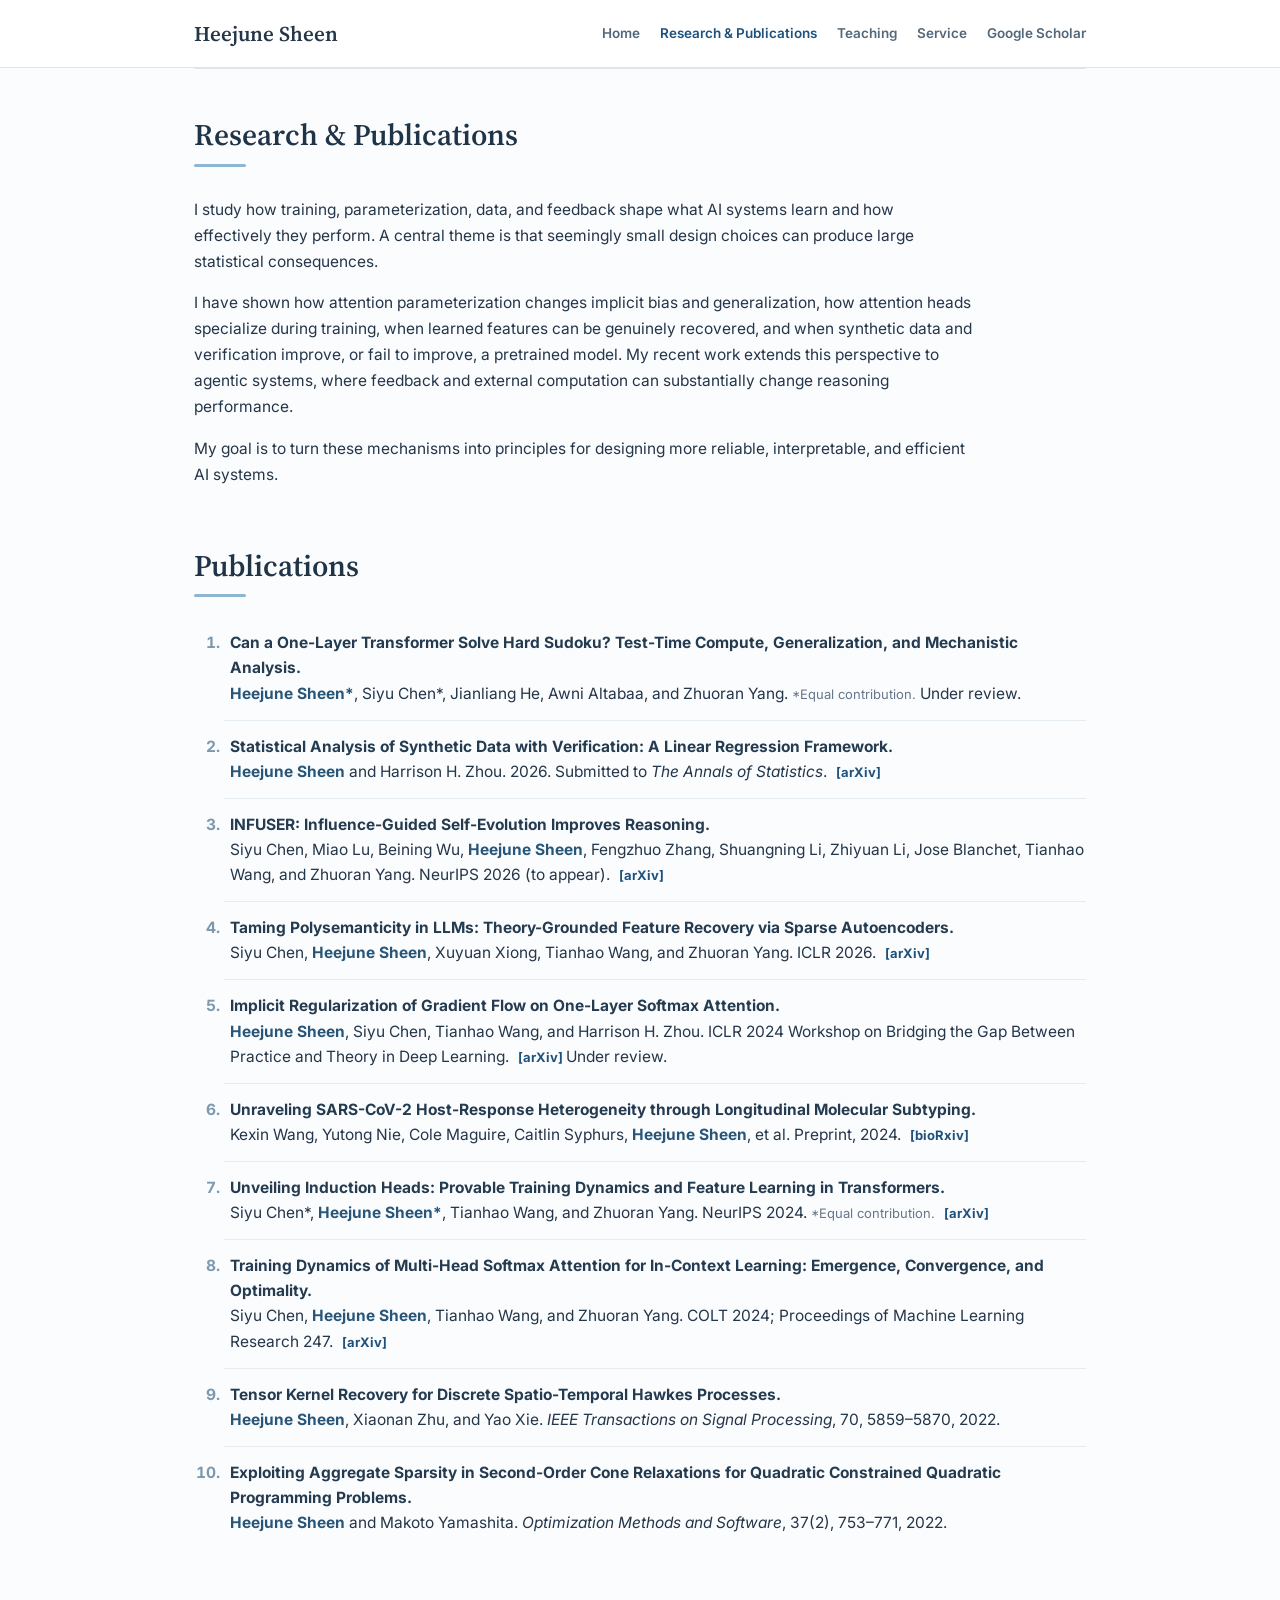
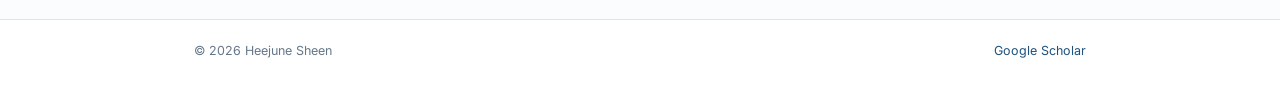
==== commit e1a09b6c: "Update research.html" ====
--- a/research.html
+++ b/research.html
@@ -1,20 +1,299 @@
 <!DOCTYPE html>
-<html lang="en"><head><meta charset="utf-8"/><meta content="width=device-width,initial-scale=1" name="viewport"/><title>Research &amp; Publications | Heejune Sheen</title><link href="https://fonts.googleapis.com" rel="preconnect"/><link crossorigin="" href="https://fonts.gstatic.com" rel="preconnect"/><link href="https://fonts.googleapis.com/css2?family=Inter:wght@400;500;600;700&amp;family=Source+Serif+4:opsz,wght@8..60,500;8..60,600&amp;display=swap" rel="stylesheet"/><link href="styles.css" rel="stylesheet"/></head><body>
-<header class="site-header"><div class="nav-wrap"><a class="brand" href="index.html">Heejune Sheen</a><nav><a href="index.html">Home</a><a class="active" href="research.html">Research &amp; Publications</a><a href="teaching.html">Teaching</a><a href="service.html">Service</a><a href="https://scholar.google.com/citations?user=pBkGEyMAAAAJ&amp;hl=en&amp;oi=ao" rel="noopener" target="_blank">Google Scholar</a></nav></div></header>
-<main class="page-shell"><section class="page-content"><div class="page-header"><h2>Research &amp; Publications</h2><div class="rule"></div><p>My work combines statistical and optimization theory with algorithm development and empirical study to understand modern AI systems.</p></div>
-<div class="research-section"><h3>Foundations of Large Language Models</h3><p>I study how optimization and training shape transformer behavior, with particular interests in implicit bias, in-context learning, attention mechanisms, and generalization.</p></div>
-<div class="research-section"><h3>Interpretability of AI</h3><p>I develop methods for understanding learned representations and model decisions, including feature recovery with sparse autoencoders and mechanistic analysis of transformer reasoning.</p></div>
-<div class="research-section"><h3>Synthetic Data and Post-Training</h3><p>I study when synthetic data improve pretrained models and how verification, generation noise, selection, and feedback affect subsequent learning. I am also interested in adaptive data generation and agentic post-training.</p></div>
-<div class="callout">I am interested in connecting these theoretical questions with efficient and reliable AI methods for scientific and societal applications.</div>
-<h2 style="margin-top: 60px;">Publications</h2><div class="rule"></div><ol class="pub-list">
-<li><p><strong>Can a One-Layer Transformer Solve Hard Sudoku? Test-Time Compute, Generalization, and Mechanistic Analysis.</strong><br/><span class="self">Heejune Sheen*</span>, Siyu Chen*, Jianliang He, Awni Altabaa, and Zhuoran Yang. <span class="note">*Equal contribution.</span>  Under review. </p></li>
-<li><p><strong>Statistical Analysis of Synthetic Data with Verification: A Linear Regression Framework.</strong><br/><span class="self">Heejune Sheen</span> and Harrison H. Zhou. 2026. Submitted to <em>The Annals of Statistics</em>. <a href="https://arxiv.org/abs/2610.40254" rel="noopener" target="_blank">[arXiv]</a></p></li>
-<li><p><strong>INFUSER: Influence-Guided Self-Evolution Improves Reasoning.</strong><br/>Siyu Chen, Miao Lu, Beining Wu, <span class="self">Heejune Sheen</span>, Fengzhuo Zhang, Shuangning Li, Zhiyuan Li, Jose Blanchet, Tianhao Wang, and Zhuoran Yang. NeurIPS 2026 (to appear). <a href="https://arxiv.org/abs/2606.09052" rel="noopener" target="_blank">[arXiv]</a></p></li>
-<li><p><strong>Taming Polysemanticity in LLMs: Theory-Grounded Feature Recovery via Sparse Autoencoders.</strong><br/>Siyu Chen, <span class="self">Heejune Sheen</span>, Xuyuan Xiong, Tianhao Wang, and Zhuoran Yang. ICLR 2026. <a href="https://arxiv.org/abs/2506.14002" rel="noopener" target="_blank">[arXiv]</a></p></li>
-<li><p><strong>Implicit Regularization of Gradient Flow on One-Layer Softmax Attention.</strong><br/><span class="self">Heejune Sheen</span>, Siyu Chen, Tianhao Wang, and Harrison H. Zhou. ICLR 2024 Workshop on Bridging the Gap Between Practice and Theory in Deep Learning. <a href="https://arxiv.org/abs/2403.08699" rel="noopener" target="_blank">[arXiv]</a> Under review.</p></li>
-<li><p><strong>Unraveling SARS-CoV-2 Host-Response Heterogeneity through Longitudinal Molecular Subtyping.</strong><br/>Kexin Wang, Yutong Nie, Cole Maguire, Caitlin Syphurs, <span class="self">Heejune Sheen</span>, et al. Preprint, 2024. <a href="https://doi.org/10.1101/2024.11.22.624784" rel="noopener" target="_blank">[bioRxiv]</a></p></li>
-<li><p><strong>Unveiling Induction Heads: Provable Training Dynamics and Feature Learning in Transformers.</strong><br/>Siyu Chen*, <span class="self">Heejune Sheen*</span>, Tianhao Wang, and Zhuoran Yang. NeurIPS 2024. <span class="note">*Equal contribution.</span> <a href="https://arxiv.org/abs/2409.10559" rel="noopener" target="_blank">[arXiv]</a></p></li>
-<li><p><strong>Training Dynamics of Multi-Head Softmax Attention for In-Context Learning: Emergence, Convergence, and Optimality.</strong><br/>Siyu Chen, <span class="self">Heejune Sheen</span>, Tianhao Wang, and Zhuoran Yang. COLT 2024; Proceedings of Machine Learning Research 247. <a href="https://arxiv.org/abs/2402.19442" rel="noopener" target="_blank">[arXiv]</a></p></li>
-<li><p><strong>Tensor Kernel Recovery for Discrete Spatio-Temporal Hawkes Processes.</strong><br/><span class="self">Heejune Sheen</span>, Xiaonan Zhu, and Yao Xie. <em>IEEE Transactions on Signal Processing</em>, 70, 5859–5870, 2022.</p></li>
-<li><p><strong>Exploiting Aggregate Sparsity in Second-Order Cone Relaxations for Quadratic Constrained Quadratic Programming Problems.</strong><br/><span class="self">Heejune Sheen</span> and Makoto Yamashita. <em>Optimization Methods and Software</em>, 37(2), 753–771, 2022.</p></li>
-</ol></section></main><footer><div class="footer-inner"><span>© 2026 Heejune Sheen</span><a href="https://scholar.google.com/citations?user=pBkGEyMAAAAJ&amp;hl=en&amp;oi=ao" rel="noopener" target="_blank">Google Scholar</a></div></footer></body></html>
+<html lang="en">
+
+<head>
+  <meta charset="utf-8" />
+  <meta content="width=device-width, initial-scale=1" name="viewport" />
+
+  <title>Research &amp; Publications | Heejune Sheen</title>
+
+  <link href="https://fonts.googleapis.com" rel="preconnect" />
+  <link crossorigin="" href="https://fonts.gstatic.com" rel="preconnect" />
+
+  <link
+    href="https://fonts.googleapis.com/css2?family=Inter:wght@400;500;600;700&amp;family=Source+Serif+4:opsz,wght@8..60,500;8..60,600&amp;display=swap"
+    rel="stylesheet"
+  />
+
+  <link href="styles.css" rel="stylesheet" />
+</head>
+
+<body>
+
+<header class="site-header">
+  <div class="nav-wrap">
+    <a class="brand" href="index.html">Heejune Sheen</a>
+
+    <nav>
+      <a href="index.html">Home</a>
+
+      <a class="active" href="research.html">
+        Research &amp; Publications
+      </a>
+
+      <a href="teaching.html">Teaching</a>
+
+      <a href="service.html">Service</a>
+
+      <a
+        href="https://scholar.google.com/citations?user=pBkGEyMAAAAJ&amp;hl=en&amp;oi=ao"
+        rel="noopener"
+        target="_blank"
+      >
+        Google Scholar
+      </a>
+    </nav>
+  </div>
+</header>
+
+
+<main class="page-shell">
+
+  <section class="page-content">
+
+    <div class="page-header">
+      <h2>Research &amp; Publications</h2>
+      <div class="rule"></div>
+    </div>
+
+    <div class="research-section">
+
+      <p>
+        I study how training, parameterization, data, and feedback shape what AI systems learn
+        and how effectively they perform. A central theme is that seemingly small design choices
+        can produce large statistical consequences.
+      </p>
+
+      <p>
+        I have shown how attention parameterization changes implicit bias and generalization,
+        how attention heads specialize during training, when learned features can be genuinely
+        recovered, and when synthetic data and verification improve, or fail to improve, a
+        pretrained model. My recent work extends this perspective to agentic systems, where
+        feedback and external computation can substantially change reasoning performance.
+      </p>
+
+      <p>
+        My goal is to turn these mechanisms into principles for designing more reliable,
+        interpretable, and efficient AI systems.
+      </p>
+
+    </div>
+
+
+    <h2 style="margin-top: 60px;">Publications</h2>
+    <div class="rule"></div>
+
+    <ol class="pub-list">
+
+      <li>
+        <p>
+          <strong>
+            Can a One-Layer Transformer Solve Hard Sudoku? Test-Time Compute,
+            Generalization, and Mechanistic Analysis.
+          </strong>
+          <br />
+          <span class="self">Heejune Sheen*</span>,
+          Siyu Chen*, Jianliang He, Awni Altabaa, and Zhuoran Yang.
+          <span class="note">*Equal contribution.</span>
+          Under review.
+        </p>
+      </li>
+
+      <li>
+        <p>
+          <strong>
+            Statistical Analysis of Synthetic Data with Verification:
+            A Linear Regression Framework.
+          </strong>
+          <br />
+          <span class="self">Heejune Sheen</span>
+          and Harrison H. Zhou. 2026.
+          Submitted to <em>The Annals of Statistics</em>.
+          <a
+            href="https://arxiv.org/abs/2610.40254"
+            rel="noopener"
+            target="_blank"
+          >
+            [arXiv]
+          </a>
+        </p>
+      </li>
+
+      <li>
+        <p>
+          <strong>
+            INFUSER: Influence-Guided Self-Evolution Improves Reasoning.
+          </strong>
+          <br />
+          Siyu Chen, Miao Lu, Beining Wu,
+          <span class="self">Heejune Sheen</span>,
+          Fengzhuo Zhang, Shuangning Li, Zhiyuan Li, Jose Blanchet,
+          Tianhao Wang, and Zhuoran Yang.
+          NeurIPS 2026 (to appear).
+          <a
+            href="https://arxiv.org/abs/2606.09052"
+            rel="noopener"
+            target="_blank"
+          >
+            [arXiv]
+          </a>
+        </p>
+      </li>
+
+      <li>
+        <p>
+          <strong>
+            Taming Polysemanticity in LLMs: Theory-Grounded Feature Recovery
+            via Sparse Autoencoders.
+          </strong>
+          <br />
+          Siyu Chen,
+          <span class="self">Heejune Sheen</span>,
+          Xuyuan Xiong, Tianhao Wang, and Zhuoran Yang.
+          ICLR 2026.
+          <a
+            href="https://arxiv.org/abs/2506.14002"
+            rel="noopener"
+            target="_blank"
+          >
+            [arXiv]
+          </a>
+        </p>
+      </li>
+
+      <li>
+        <p>
+          <strong>
+            Implicit Regularization of Gradient Flow on One-Layer Softmax Attention.
+          </strong>
+          <br />
+          <span class="self">Heejune Sheen</span>,
+          Siyu Chen, Tianhao Wang, and Harrison H. Zhou.
+          ICLR 2024 Workshop on Bridging the Gap Between Practice and Theory
+          in Deep Learning.
+          <a
+            href="https://arxiv.org/abs/2403.08699"
+            rel="noopener"
+            target="_blank"
+          >
+            [arXiv]
+          </a>
+          Under review.
+        </p>
+      </li>
+
+      <li>
+        <p>
+          <strong>
+            Unraveling SARS-CoV-2 Host-Response Heterogeneity through
+            Longitudinal Molecular Subtyping.
+          </strong>
+          <br />
+          Kexin Wang, Yutong Nie, Cole Maguire, Caitlin Syphurs,
+          <span class="self">Heejune Sheen</span>, et al.
+          Preprint, 2024.
+          <a
+            href="https://doi.org/10.1101/2024.11.22.624784"
+            rel="noopener"
+            target="_blank"
+          >
+            [bioRxiv]
+          </a>
+        </p>
+      </li>
+
+      <li>
+        <p>
+          <strong>
+            Unveiling Induction Heads: Provable Training Dynamics and
+            Feature Learning in Transformers.
+          </strong>
+          <br />
+          Siyu Chen*,
+          <span class="self">Heejune Sheen*</span>,
+          Tianhao Wang, and Zhuoran Yang.
+          NeurIPS 2024.
+          <span class="note">*Equal contribution.</span>
+          <a
+            href="https://arxiv.org/abs/2409.10559"
+            rel="noopener"
+            target="_blank"
+          >
+            [arXiv]
+          </a>
+        </p>
+      </li>
+
+      <li>
+        <p>
+          <strong>
+            Training Dynamics of Multi-Head Softmax Attention for
+            In-Context Learning: Emergence, Convergence, and Optimality.
+          </strong>
+          <br />
+          Siyu Chen,
+          <span class="self">Heejune Sheen</span>,
+          Tianhao Wang, and Zhuoran Yang.
+          COLT 2024; Proceedings of Machine Learning Research 247.
+          <a
+            href="https://arxiv.org/abs/2402.19442"
+            rel="noopener"
+            target="_blank"
+          >
+            [arXiv]
+          </a>
+        </p>
+      </li>
+
+      <li>
+        <p>
+          <strong>
+            Tensor Kernel Recovery for Discrete Spatio-Temporal Hawkes Processes.
+          </strong>
+          <br />
+          <span class="self">Heejune Sheen</span>,
+          Xiaonan Zhu, and Yao Xie.
+          <em>IEEE Transactions on Signal Processing</em>,
+          70, 5859–5870, 2022.
+        </p>
+      </li>
+
+      <li>
+        <p>
+          <strong>
+            Exploiting Aggregate Sparsity in Second-Order Cone Relaxations
+            for Quadratic Constrained Quadratic Programming Problems.
+          </strong>
+          <br />
+          <span class="self">Heejune Sheen</span>
+          and Makoto Yamashita.
+          <em>Optimization Methods and Software</em>,
+          37(2), 753–771, 2022.
+        </p>
+      </li>
+
+    </ol>
+
+  </section>
+
+</main>
+
+
+<footer>
+  <div class="footer-inner">
+
+    <span>© 2026 Heejune Sheen</span>
+
+    <a
+      href="https://scholar.google.com/citations?user=pBkGEyMAAAAJ&amp;hl=en&amp;oi=ao"
+      rel="noopener"
+      target="_blank"
+    >
+      Google Scholar
+    </a>
+
+  </div>
+</footer>
+
+</body>
+</html>
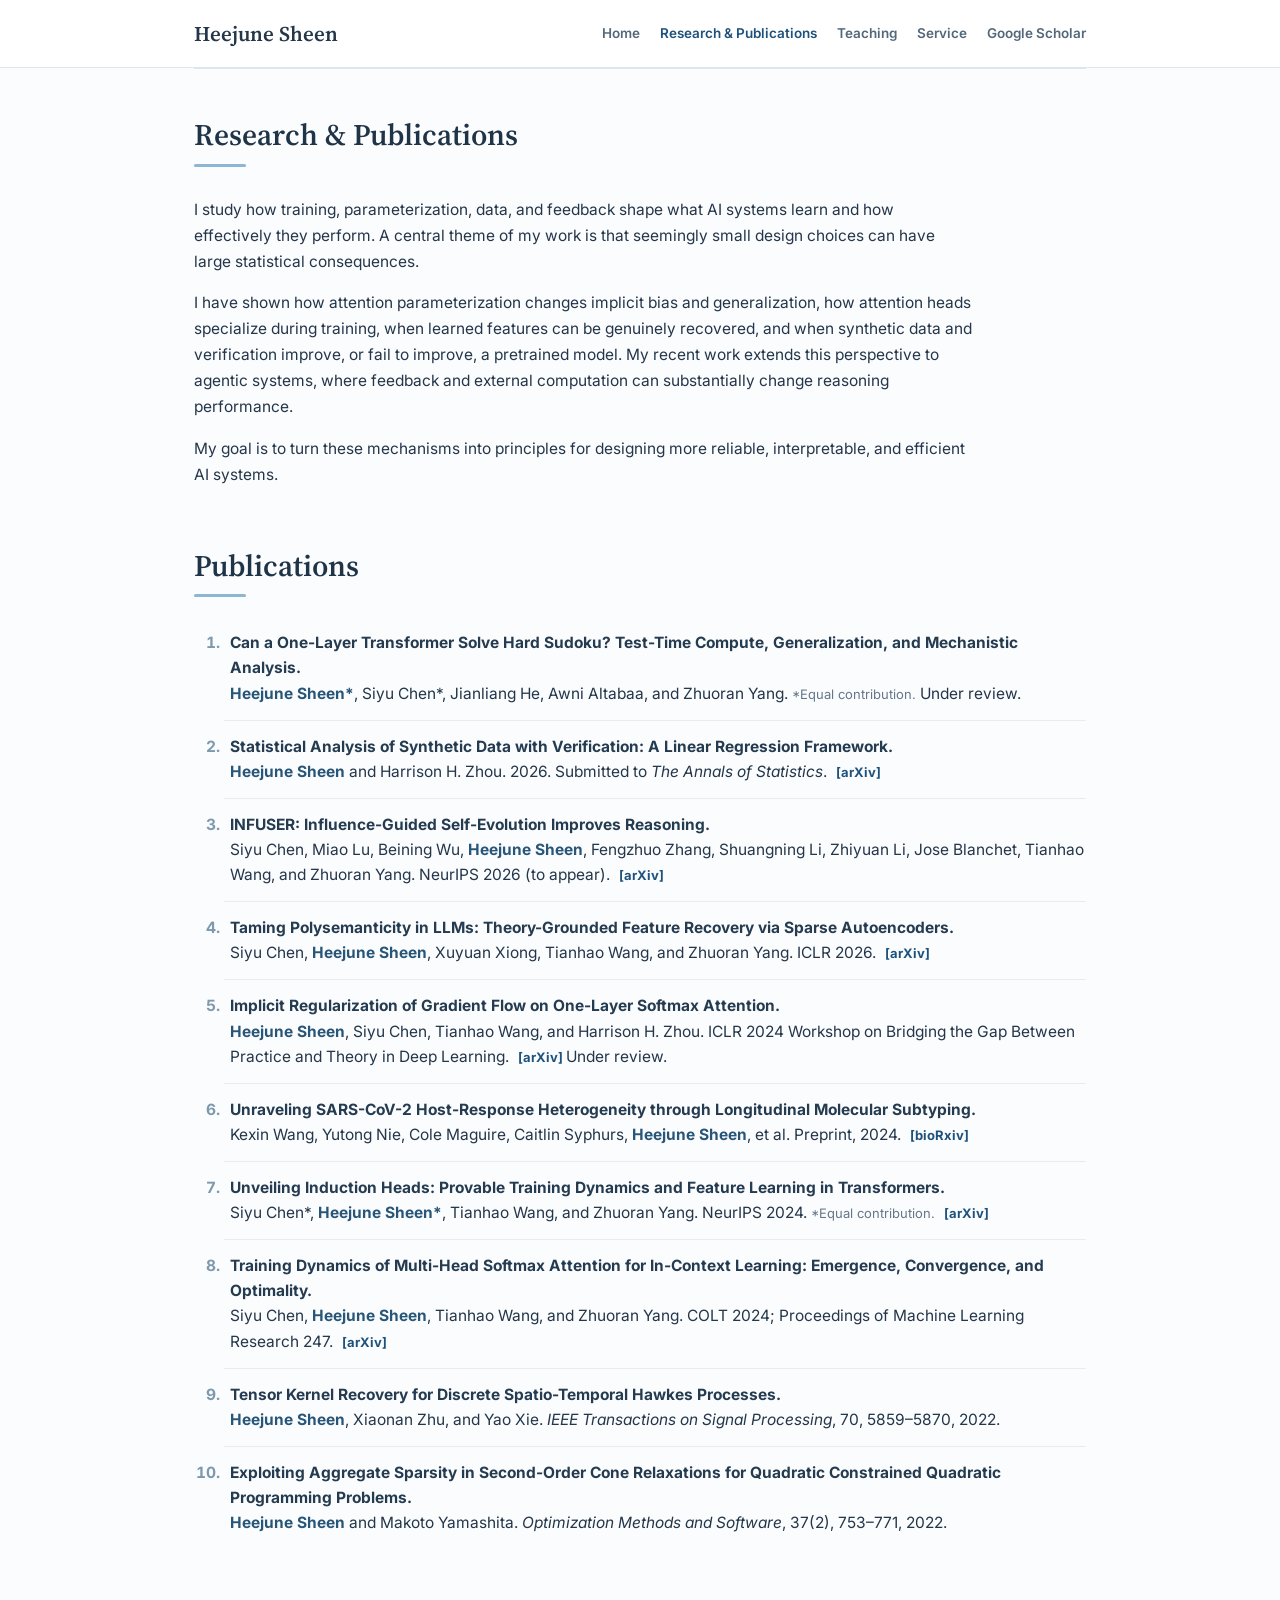
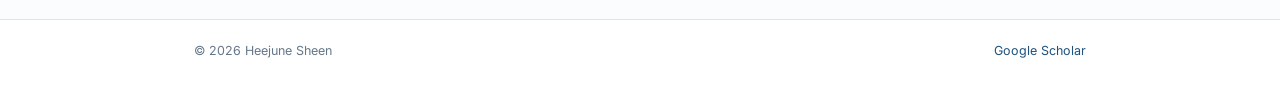
==== commit c6ea617a: "Update research.html" ====
--- a/research.html
+++ b/research.html
@@ -60,8 +60,8 @@
 
       <p>
         I study how training, parameterization, data, and feedback shape what AI systems learn
-        and how effectively they perform. A central theme is that seemingly small design choices
-        can produce large statistical consequences.
+        and how effectively they perform. A central theme of my work is that seemingly small design choices
+        can have large statistical consequences.
       </p>
 
       <p>
